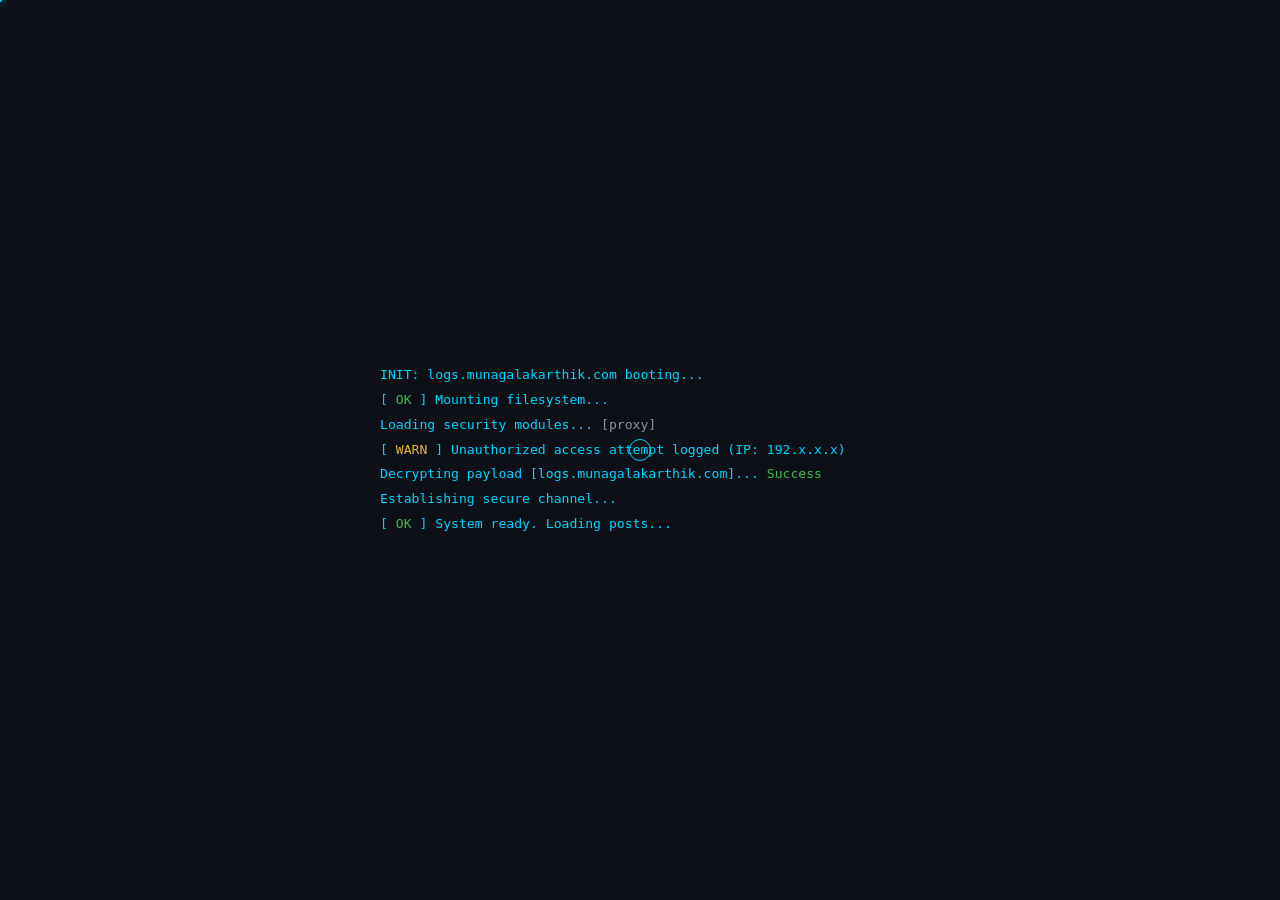
==== html/index.html @ 5487fd56 "fix: no-cache for all assets to prevent stale JS/CSS" ====
<!DOCTYPE html>
<html lang="en">
<head>
  <meta charset="UTF-8">
  <meta name="viewport" content="width=device-width, initial-scale=1.0">
  <title>~/logs</title>
  <meta name="description" content="Cloud security notes, writeups, and thoughts by Munagala Karthik.">
  <meta property="og:title" content="logs — Munagala Karthik">
  <meta property="og:description" content="Cloud security notes, writeups, and thoughts.">
  <meta property="og:url" content="https://logs.munagalakarthik.com">
  <meta property="og:image" content="https://logs.munagalakarthik.com/og-card.png">
  <meta property="og:image:width" content="1200">
  <meta property="og:image:height" content="630">
  <meta property="og:type" content="website">
  <meta name="twitter:card" content="summary_large_image">
  <meta name="twitter:title" content="logs — Munagala Karthik">
  <meta name="twitter:description" content="Cloud security notes, writeups, and thoughts.">
  <meta name="twitter:image" content="https://logs.munagalakarthik.com/og-card.png">
  <!-- Google Search Console verification — replace content value after GSC gives you the code -->
  <meta name="google-site-verification" content="FILL_FROM_GSC">
  <link rel="preconnect" href="https://fonts.googleapis.com">
  <link href="https://fonts.googleapis.com/css2?family=Inter:wght@400;500;600;700&display=swap" rel="stylesheet">
  <link rel="icon" type="image/svg+xml" href="favicon.svg">
  <link rel="stylesheet" href="style.css">
</head>
<body>

<!-- ── Boot Screen ───────────────────────────────── -->
<div id="boot-screen">
  <div class="boot-text" id="boot-text"></div>
</div>

<div id="cursor"></div>
<div id="cursor-dot"></div>

<!-- ── Sidebar ─────────────────────────────────── -->
<nav class="sidebar">
  <div class="sidebar-logo">
    <div class="name"><span>Karthik</span></div>
    <div class="role">Cloud Security Engineer</div>
  </div>

  <div class="sidebar-nav">
    <span class="sidebar-section-label">Navigation</span>
    <a href="index.html" class="active">
      <svg width="16" height="16" fill="none" stroke="currentColor" viewBox="0 0 24 24">
        <path stroke-linecap="round" stroke-linejoin="round" stroke-width="2" d="M3 12l2-2m0 0l7-7 7 7M5 10v10a1 1 0 001 1h3m10-11l2 2m-2-2v10a1 1 0 01-1 1h-3m-6 0a1 1 0 001-1v-4a1 1 0 011-1h2a1 1 0 011 1v4a1 1 0 001 1m-6 0h6"/>
      </svg>
      Home
    </a>
    <a href="https://munagalakarthik.com" target="_blank" rel="noopener">
      <svg width="16" height="16" fill="none" stroke="currentColor" viewBox="0 0 24 24">
        <path stroke-linecap="round" stroke-linejoin="round" stroke-width="2" d="M10 6H6a2 2 0 00-2 2v10a2 2 0 002 2h10a2 2 0 002-2v-4M14 4h6m0 0v6m0-6L10 14"/>
      </svg>
      Portfolio
    </a>
  </div>

  <div>
    <span class="sidebar-section-label" style="display:block;margin-bottom:0.75rem;"><span style="color:var(--accent)">Contact</span></span>
    <div class="sidebar-contacts">
      <a href="#" id="sidebar-email">
        <svg width="14" height="14" fill="none" stroke="currentColor" viewBox="0 0 24 24">
          <path stroke-linecap="round" stroke-linejoin="round" stroke-width="2" d="M3 8l7.89 5.26a2 2 0 002.22 0L21 8M5 19h14a2 2 0 002-2V7a2 2 0 00-2-2H5a2 2 0 00-2 2v10a2 2 0 002 2z"/>
        </svg>
        karthik@munagalakarthik.com
      </a>
      <a href="https://github.com/Karthi-blip" target="_blank" rel="noopener">
        <svg width="14" height="14" fill="currentColor" viewBox="0 0 24 24">
          <path d="M12 0C5.374 0 0 5.373 0 12c0 5.302 3.438 9.8 8.207 11.387.599.111.793-.261.793-.577v-2.234c-3.338.726-4.033-1.416-4.033-1.416-.546-1.387-1.333-1.756-1.333-1.756-1.089-.745.083-.729.083-.729 1.205.084 1.839 1.237 1.839 1.237 1.07 1.834 2.807 1.304 3.492.997.107-.775.418-1.305.762-1.604-2.665-.305-5.467-1.334-5.467-5.931 0-1.311.469-2.381 1.236-3.221-.124-.303-.535-1.524.117-3.176 0 0 1.008-.322 3.301 1.23A11.509 11.509 0 0112 5.803c1.02.005 2.047.138 3.006.404 2.291-1.552 3.297-1.23 3.297-1.23.653 1.653.242 2.874.118 3.176.77.84 1.235 1.911 1.235 3.221 0 4.609-2.807 5.624-5.479 5.921.43.372.823 1.102.823 2.222v3.293c0 .319.192.694.801.576C20.566 21.797 24 17.3 24 12c0-6.627-5.373-12-12-12z"/>
        </svg>
        Karthi-blip
      </a>
      <a href="https://www.linkedin.com/in/karthik-munagala-a05206230/" target="_blank" rel="noopener">
        <svg width="14" height="14" fill="currentColor" viewBox="0 0 24 24">
          <path d="M20.447 20.452h-3.554v-5.569c0-1.328-.027-3.037-1.852-3.037-1.853 0-2.136 1.445-2.136 2.939v5.667H9.351V9h3.414v1.561h.046c.477-.9 1.637-1.85 3.37-1.85 3.601 0 4.267 2.37 4.267 5.455v6.286zM5.337 7.433c-1.144 0-2.063-.926-2.063-2.065 0-1.138.92-2.063 2.063-2.063 1.14 0 2.064.925 2.064 2.063 0 1.139-.925 2.065-2.064 2.065zm1.782 13.019H3.555V9h3.564v11.452zM22.225 0H1.771C.792 0 0 .774 0 1.729v20.542C0 23.227.792 24 1.771 24h20.451C23.2 24 24 23.227 24 22.271V1.729C24 .774 23.2 0 22.222 0h.003z"/>
        </svg>
        LinkedIn
      </a>
      <a href="https://dev.to/karthiblip" target="_blank" rel="noopener">
        <svg width="14" height="14" fill="currentColor" viewBox="0 0 448 512">
          <path d="M120.12 208.29c-3.88-2.9-7.77-4.35-11.65-4.35H91.03v104.47h17.45c3.88 0 7.77-1.45 11.65-4.35 3.88-2.9 5.82-7.25 5.82-13.06v-69.65c-.01-5.8-1.96-10.16-5.83-13.06zM404.1 32H43.9C19.7 32 .06 51.59 0 75.8v360.4C.06 460.41 19.7 480 43.9 480h360.2c24.21 0 43.84-19.59 43.9-43.8V75.8c-.06-24.21-19.7-43.8-43.9-43.8zM154.2 291.19c0 18.81-11.61 47.31-48.36 47.25h-46.4V172.98h47.38c35.44 0 47.36 28.46 47.38 47.28l.01 70.93zm100.68-88.66H201.6v38.42h32.57v29.57H201.6v38.41h53.29v29.57h-62.18c-11.16.29-20.44-8.53-20.72-19.69V193.7c-.27-11.15 8.56-20.41 19.71-20.69h63.19l-.01 29.52zm103.64 115.29c-13.2 30.75-36.85 24.63-47.44 0l-38.53-144.8h32.57l29.71 113.72 29.57-113.72h32.58l-38.46 144.8z"/>
        </svg>
        DEV.to
      </a>
    </div>
  </div>

  <div class="sidebar-footer">
    <a href="admin.html" class="admin-link">
      <svg width="13" height="13" fill="none" stroke="currentColor" viewBox="0 0 24 24">
        <path stroke-linecap="round" stroke-linejoin="round" stroke-width="2" d="M12 15v2m-6 4h12a2 2 0 002-2v-6a2 2 0 00-2-2H6a2 2 0 00-2 2v6a2 2 0 002 2zm10-10V7a4 4 0 00-8 0v4h8z"/>
      </svg>
      Admin
    </a>
  </div>
</nav>

<!-- ── Main ────────────────────────────────────── -->
<main class="main">
  <div class="page-header">
    <h1>All Posts</h1>
    <p>Cloud security notes, writeups, and thoughts.</p>
  </div>
  <div id="posts-container" class="posts-list">
    <div class="empty-state">
      <div class="icon">⏳</div>
      <h3>Loading posts...</h3>
    </div>
  </div>

  <footer class="site-footer">
    <span>© 2026 <a href="https://munagalakarthik.com" target="_blank" rel="noopener">Munagala Karthik</a></span>
    <span class="footer-dot">·</span>
    <span>All rights reserved</span>
    <span class="footer-dot">·</span>
    <span id="footer-visitors" style="display:inline-flex;align-items:center;gap:0.3rem;">
      <svg width="12" height="12" fill="none" stroke="currentColor" viewBox="0 0 24 24"><path stroke-linecap="round" stroke-linejoin="round" stroke-width="2" d="M15 12a3 3 0 11-6 0 3 3 0 016 0z"/><path stroke-linecap="round" stroke-linejoin="round" stroke-width="2" d="M2.458 12C3.732 7.943 7.523 5 12 5c4.478 0 8.268 2.943 9.542 7-1.274 4.057-5.064 7-9.542 7-4.477 0-8.268-2.943-9.542-7z"/></svg>
      <span id="footer-visit-count">—</span> visits
    </span>
  </footer>
</main>

<!-- ── Bottom Status Bar ─────────────────────────────── -->
<div class="status-bar">
  <div class="sb-item">● ONLINE</div>
  <div class="sb-item" style="color:var(--accent)" id="status-section">// HOME</div>
  <div class="sb-item" id="status-clock" style="font-variant-numeric:tabular-nums">--:--:-- IST</div>
  <div class="sb-item" style="margin-left:auto">logs.munagalakarthik.com</div>
</div>

<!-- ── Email Toast (exact domain implementation) ── -->
<div id="email-toast" style="display:none" aria-live="polite" role="status">
  <div class="t-scan"></div>
  <div class="t-header">
    <span class="t-icon"><svg viewBox="0 0 24 24" width="1em" height="1em" fill="none" stroke="currentColor"
        stroke-width="2" stroke-linecap="round" stroke-linejoin="round">
        <rect width="20" height="16" x="2" y="4" rx="2" />
        <path d="m22 7-8.97 5.7a1.94 1.94 0 0 1-2.06 0L2 7" />
      </svg></span>
    <span class="t-label">copied</span>
    <button class="t-close" id="email-toast-close" aria-label="Close">&times;</button>
  </div>
  <div class="t-title">Email Copied!</div>
  <div class="t-msg">
    <span>karthik@munagalakarthik.com</span> is in your clipboard.<br>
    Paste it into any email app to get in touch.
  </div>
  <div class="t-bar">
    <div class="t-bar-fill" id="email-toast-bar"></div>
  </div>
</div>

<script src="script.js"></script>
<script>
  startClock();
  loadPosts();
  trackAndShowVisitors();

  // ── Email copy-to-clipboard (exact domain implementation)
  const emailBtn        = document.getElementById('sidebar-email');
  const emailToast      = document.getElementById('email-toast');
  const emailToastClose = document.getElementById('email-toast-close');
  const EMAIL_ADDR      = 'karthik@munagalakarthik.com';
  const EMAIL_DUR       = 3000;
  let emailTimer        = null;

  function showEmailToast() {
    clearTimeout(emailTimer);
    const bar = document.getElementById('email-toast-bar');
    bar.style.animation = 'none';
    void bar.offsetWidth;
    bar.style.setProperty('--toast-dur', EMAIL_DUR + 'ms');
    bar.style.animation = '';
    emailToast.classList.remove('hide');
    emailToast.style.display = 'block';
    void emailToast.offsetWidth;
    emailTimer = setTimeout(hideEmailToast, EMAIL_DUR);
  }

  function hideEmailToast() {
    emailToast.classList.add('hide');
    setTimeout(() => {
      emailToast.style.display = 'none';
      emailToast.classList.remove('hide');
    }, 380);
  }

  emailBtn.addEventListener('click', e => {
    e.preventDefault();
    if (navigator.clipboard && navigator.clipboard.writeText) {
      navigator.clipboard.writeText(EMAIL_ADDR).then(showEmailToast).catch(() => {
        window.location.href = 'mailto:' + EMAIL_ADDR;
      });
    } else {
      window.location.href = 'mailto:' + EMAIL_ADDR;
    }
  });

  emailToastClose.addEventListener('click', () => {
    clearTimeout(emailTimer);
    hideEmailToast();
  });
</script>
</body>
</html>
---- html/style.css ----
/* ── Boot Screen ─────────────────────────────────── */
#boot-screen {
  position: fixed;
  inset: 0;
  background: #0d1117;
  z-index: 9999;
  display: flex;
  align-items: center;
  justify-content: center;
  transition: opacity 0.6s ease;
}
.boot-text {
  font-family: 'Fira Code', 'Cascadia Code', 'JetBrains Mono', monospace;
  font-size: 0.82rem;
  line-height: 1.9;
  color: #00d4ff;
  max-width: 520px;
  width: 90%;
}

/* ── Custom Cursor ───────────────────────────────── */
body { cursor: none; }

#cursor {
  position: fixed;
  width: 22px; height: 22px;
  border: 1.5px solid var(--accent);
  border-radius: 50%;
  pointer-events: none;
  z-index: 99999;
  transform: translate(-50%, -50%);
  transition: transform 0.15s, border-color 0.2s, background 0.2s;
}
#cursor-dot {
  position: fixed;
  width: 4px; height: 4px;
  background: var(--accent);
  border-radius: 50%;
  pointer-events: none;
  z-index: 99999;
  transform: translate(-50%, -50%);
  box-shadow: 0 0 8px var(--accent);
}
@media (hover: none), (max-width: 768px) {
  body { cursor: auto; }
  #cursor, #cursor-dot { display: none; }
  a, button { cursor: pointer; }
}

/* ── Reset & Variables ─────────────────────────────── */
*, *::before, *::after { box-sizing: border-box; margin: 0; padding: 0; }

:root {
  --bg:           #0d1117;
  --sidebar-bg:   #161b22;
  --border:       #30363d;
  --card-bg:      #161b22;
  --card-hover:   #1c2128;
  --text:         #e6edf3;
  --text-2:       #c9d1d9;
  --muted:        #8b949e;
  --accent:       #00d4ff;
  --accent-hover: #33ddff;
  --accent-dim:   #002233;
  --tag-bg:       #001e2e;
  --tag-text:     #7dd3fc;
  --danger:       #f85149;
  --sidebar-w:    260px;
}

html { font-size: 16px; scroll-behavior: smooth; }

body {
  background: var(--bg);
  color: var(--text);
  font-family: 'Inter', -apple-system, BlinkMacSystemFont, 'Segoe UI', sans-serif;
  line-height: 1.6;
  min-height: 100vh;
}

a { color: var(--accent); text-decoration: none; }
a:hover { text-decoration: underline; }

/* ── Sidebar ───────────────────────────────────────── */
.sidebar {
  position: fixed;
  top: 0; left: 0;
  width: var(--sidebar-w);
  height: 100vh;
  background: var(--sidebar-bg);
  border-right: 1px solid var(--border);
  padding: 2rem 1.25rem;
  display: flex;
  flex-direction: column;
  gap: 1.75rem;
  overflow-y: auto;
  z-index: 100;
}

.sidebar-logo .name {
  font-size: 1.1rem;
  font-weight: 700;
  color: var(--text);
  letter-spacing: -0.02em;
}
.sidebar-logo .name span { color: var(--accent); }
.sidebar-logo .role {
  font-size: 0.78rem;
  color: var(--muted);
  margin-top: 2px;
}

.sidebar-section-label {
  font-size: 0.68rem;
  text-transform: uppercase;
  letter-spacing: 0.1em;
  color: var(--muted);
  padding: 0 0.5rem;
  margin-bottom: 0.25rem;
  display: block;
}

.sidebar-nav {
  display: flex;
  flex-direction: column;
  gap: 0.15rem;
}

.sidebar-nav a {
  display: flex;
  align-items: center;
  gap: 0.6rem;
  padding: 0.45rem 0.6rem;
  border-radius: 6px;
  font-size: 0.875rem;
  color: var(--text-2);
  transition: background 0.15s, color 0.15s;
}
.sidebar-nav a:hover,
.sidebar-nav a.active {
  background: var(--card-hover);
  color: var(--accent);
  text-decoration: none;
}
.sidebar-nav a svg { flex-shrink: 0; opacity: 0.75; }

.sidebar-contacts {
  display: flex;
  flex-direction: column;
  gap: 0.6rem;
}
.sidebar-contacts a {
  display: flex;
  align-items: center;
  gap: 0.5rem;
  font-size: 0.82rem;
  color: var(--muted);
  transition: color 0.15s;
  overflow: hidden;
  text-overflow: ellipsis;
  white-space: nowrap;
}
.sidebar-contacts a:hover { color: var(--accent); text-decoration: none; }
.sidebar-contacts svg { flex-shrink: 0; }

.sidebar-clock {
  background: var(--bg);
  border: 1px solid var(--border);
  border-radius: 8px;
  padding: 0.6rem 0.75rem;
}
.sidebar-clock .label {
  font-size: 0.68rem;
  color: var(--muted);
  text-transform: uppercase;
  letter-spacing: 0.08em;
  margin-bottom: 2px;
}
.sidebar-clock .time {
  font-size: 1rem;
  color: var(--accent);
  font-weight: 600;
  font-variant-numeric: tabular-nums;
  letter-spacing: 0.04em;
}

.sidebar-footer { margin-top: auto; }

.admin-link {
  display: flex;
  align-items: center;
  gap: 0.5rem;
  font-size: 0.8rem;
  color: var(--muted);
  padding: 0.45rem 0.6rem;
  border-radius: 6px;
  border: 1px solid var(--border);
  transition: all 0.15s;
}
.admin-link:hover {
  color: var(--accent);
  border-color: var(--accent-dim);
  background: var(--accent-dim);
  text-decoration: none;
}

/* ── Main ────────────────────────────────────────── */
.main {
  margin-left: var(--sidebar-w);
  padding: 3rem 4rem 3.5rem;
  max-width: calc(var(--sidebar-w) + 800px);
  min-height: 100vh;
}

.page-header {
  margin-bottom: 2.5rem;
  padding-bottom: 1.5rem;
  border-bottom: 1px solid var(--border);
}
.page-header h1 { font-size: 1.5rem; font-weight: 700; color: var(--text); }
.page-header p  { font-size: 0.875rem; color: var(--muted); margin-top: 4px; }

/* ── Post Cards ──────────────────────────────────── */
.posts-list { display: flex; flex-direction: column; gap: 1.25rem; }

.post-card {
  background: var(--card-bg);
  border: 1px solid var(--border);
  border-radius: 10px;
  padding: 1.5rem;
  cursor: pointer;
  transition: border-color 0.15s, background 0.15s, transform 0.15s;
}
.post-card:hover {
  border-color: var(--accent-dim);
  background: var(--card-hover);
  transform: translateY(-1px);
}
.post-card-title {
  font-size: 1.05rem;
  font-weight: 600;
  color: var(--text);
  margin-bottom: 0.4rem;
  transition: color 0.15s;
}
.post-card:hover .post-card-title { color: var(--accent); }

.post-card-meta {
  display: flex;
  align-items: center;
  gap: 0.75rem;
  font-size: 0.8rem;
  color: var(--muted);
  margin-bottom: 0.75rem;
}
.post-card-meta .dot::before { content: '·'; margin-right: 0.75rem; }

.post-card-excerpt {
  font-size: 0.875rem;
  color: var(--muted);
  line-height: 1.65;
  margin-bottom: 1rem;
  display: -webkit-box;
  -webkit-line-clamp: 2;
  -webkit-box-orient: vertical;
  overflow: hidden;
}

.tags { display: flex; flex-wrap: wrap; gap: 0.35rem; }
.tag {
  background: var(--tag-bg);
  color: var(--tag-text);
  font-size: 0.72rem;
  padding: 0.2rem 0.55rem;
  border-radius: 20px;
}

.read-more {
  display: inline-block;
  margin-top: 0.75rem;
  font-size: 0.82rem;
  color: var(--accent);
}

.empty-state {
  text-align: center;
  padding: 5rem 2rem;
  color: var(--muted);
}
.empty-state .icon { font-size: 2.5rem; margin-bottom: 1rem; }
.empty-state h3 { font-size: 1rem; color: var(--text-2); margin-bottom: 0.4rem; }
.empty-state p { font-size: 0.875rem; }

/* ── Single Post ─────────────────────────────────── */
.back-link {
  display: inline-flex;
  align-items: center;
  gap: 0.35rem;
  font-size: 0.85rem;
  color: var(--muted);
  margin-bottom: 2rem;
  transition: color 0.15s;
}
.back-link:hover { color: var(--accent); text-decoration: none; }

.post-header {
  margin-bottom: 2.5rem;
  padding-bottom: 1.5rem;
  border-bottom: 1px solid var(--border);
}
.post-title {
  font-size: 2rem;
  font-weight: 700;
  color: var(--text);
  line-height: 1.25;
  letter-spacing: -0.02em;
  margin-bottom: 1rem;
}
.post-meta {
  display: flex;
  align-items: center;
  gap: 1rem;
  flex-wrap: wrap;
  font-size: 0.85rem;
  color: var(--muted);
}

.post-content {
  font-size: 1rem;
  line-height: 1.85;
  color: var(--text-2);
}
.post-content h1,
.post-content h2,
.post-content h3,
.post-content h4 {
  color: var(--text);
  font-weight: 600;
  margin: 2rem 0 0.75rem;
  line-height: 1.3;
}
.post-content h1 { font-size: 1.6rem; }
.post-content h2 { font-size: 1.3rem; border-bottom: 1px solid var(--border); padding-bottom: 0.4rem; }
.post-content h3 { font-size: 1.1rem; }
.post-content p  { margin-bottom: 1.25rem; }

.post-content code {
  background: #161b22;
  border: 1px solid var(--border);
  padding: 0.15em 0.45em;
  border-radius: 4px;
  font-family: 'Fira Code', 'Cascadia Code', 'JetBrains Mono', monospace;
  font-size: 0.875em;
  color: #e6edf3;
}
.post-content pre {
  background: #0d1117;
  border: 1px solid var(--border);
  border-radius: 8px;
  padding: 1.25rem 1.5rem;
  overflow-x: auto;
  margin-bottom: 1.25rem;
}
.post-content pre code { background: none; border: none; padding: 0; font-size: 0.875rem; }

.post-content blockquote {
  border-left: 3px solid var(--accent);
  padding: 0.5rem 1rem;
  color: var(--muted);
  margin: 1.25rem 0;
  background: var(--card-bg);
  border-radius: 0 6px 6px 0;
}
.post-content ul, .post-content ol { padding-left: 1.5rem; margin-bottom: 1.25rem; }
.post-content li { margin-bottom: 0.35rem; }
.post-content a { color: var(--accent); }
.post-content img { max-width: 100%; border-radius: 8px; margin: 1rem 0; }
.post-content table { width: 100%; border-collapse: collapse; margin-bottom: 1.25rem; font-size: 0.9rem; }
.post-content th, .post-content td { border: 1px solid var(--border); padding: 0.6rem 0.75rem; text-align: left; }
.post-content th { background: var(--card-bg); color: var(--text); font-weight: 600; }
.post-content hr { border: none; border-top: 1px solid var(--border); margin: 2rem 0; }

/* ── Admin ───────────────────────────────────────── */
.auth-overlay {
  position: fixed;
  inset: 0;
  background: rgba(1, 4, 9, 0.85);
  display: flex;
  align-items: center;
  justify-content: center;
  z-index: 999;
  backdrop-filter: blur(6px);
}
.auth-card {
  background: var(--sidebar-bg);
  border: 1px solid var(--border);
  border-radius: 12px;
  padding: 2rem;
  width: 100%;
  max-width: 380px;
  position: relative;
}
.auth-card h2 { font-size: 1.1rem; color: var(--text); margin-bottom: 0.35rem; }
.auth-card p  { font-size: 0.85rem; color: var(--muted); margin-bottom: 1.5rem; }

.form-group { display: flex; flex-direction: column; gap: 0.35rem; margin-bottom: 1rem; }
.form-group label { font-size: 0.82rem; color: var(--muted); font-weight: 500; }

input[type="text"],
input[type="password"],
input[type="date"],
textarea {
  background: var(--bg);
  border: 1px solid var(--border);
  color: var(--text);
  padding: 0.6rem 0.75rem;
  border-radius: 6px;
  font-family: inherit;
  font-size: 0.9rem;
  width: 100%;
  transition: border-color 0.15s, box-shadow 0.15s;
}
input:focus, textarea:focus {
  outline: none;
  border-color: var(--accent-dim);
  box-shadow: 0 0 0 3px rgba(63, 185, 80, 0.1);
}

textarea.code-editor {
  font-family: 'Fira Code', 'Cascadia Code', monospace;
  font-size: 0.85rem;
  line-height: 1.65;
  min-height: 420px;
  resize: vertical;
  tab-size: 2;
}

.btn {
  display: inline-flex;
  align-items: center;
  gap: 0.4rem;
  padding: 0.55rem 1.1rem;
  border-radius: 6px;
  border: 1px solid transparent;
  cursor: pointer;
  font-size: 0.875rem;
  font-family: inherit;
  font-weight: 500;
  transition: all 0.15s;
  white-space: nowrap;
}
.btn-primary { background: var(--accent); color: #0d1117; }
.btn-primary:hover { background: var(--accent-hover); }
.btn-primary:disabled { opacity: 0.5; cursor: not-allowed; }

.btn-secondary { background: transparent; border-color: var(--border); color: var(--text-2); }
.btn-secondary:hover { border-color: var(--accent-dim); color: var(--accent); }

.btn-danger { background: transparent; border-color: var(--border); color: var(--muted); }
.btn-danger:hover { border-color: var(--danger); color: var(--danger); }

.admin-header {
  display: flex;
  align-items: center;
  justify-content: space-between;
  margin-bottom: 2rem;
  padding-bottom: 1rem;
  border-bottom: 1px solid var(--border);
}
.admin-header h1 { font-size: 1.25rem; color: var(--text); }

.admin-toolbar {
  display: flex;
  gap: 0.5rem;
  margin-bottom: 1.25rem;
  flex-wrap: wrap;
}

.form-row {
  display: grid;
  grid-template-columns: 1fr 1fr;
  gap: 1rem;
}

.editor-wrap { position: relative; }

.preview-panel {
  background: var(--card-bg);
  border: 1px solid var(--border);
  border-radius: 8px;
  padding: 2rem;
  display: none;
  margin-top: 1rem;
}
.preview-panel.visible { display: block; }
.preview-panel h3 {
  font-size: 0.75rem;
  text-transform: uppercase;
  letter-spacing: 0.08em;
  color: var(--muted);
  margin-bottom: 1.25rem;
  padding-bottom: 0.75rem;
  border-bottom: 1px solid var(--border);
}

.toast {
  position: fixed;
  bottom: 1.5rem;
  right: 1.5rem;
  background: var(--sidebar-bg);
  border: 1px solid var(--border);
  border-radius: 8px;
  padding: 0.75rem 1.25rem;
  font-size: 0.875rem;
  z-index: 9999;
  max-width: 340px;
  display: none;
}
.toast.visible {
  display: block;
  animation: slideUp 0.2s ease;
}
.toast.success { border-color: var(--accent); color: var(--accent); }
.toast.error   { border-color: var(--danger); color: var(--danger); }
@keyframes slideUp {
  from { transform: translateY(8px); opacity: 0; }
  to   { transform: translateY(0);   opacity: 1; }
}

/* ── Responsive ──────────────────────────────────── */
@media (max-width: 900px) {
  .main { padding: 2rem; }
}
@media (max-width: 768px) {
  .sidebar {
    position: static;
    width: 100%;
    height: auto;
    flex-direction: row;
    flex-wrap: wrap;
    align-items: center;
    padding: 1rem;
    gap: 1rem;
    border-right: none;
    border-bottom: 1px solid var(--border);
  }
  .sidebar-footer,
  .sidebar-clock { display: none; }
  .main { margin-left: 0; padding: 1.5rem; max-width: 100%; }
  .form-row { grid-template-columns: 1fr; }
  .post-title { font-size: 1.5rem; }
}

/* ── Site Footer ─────────────────────────────────── */
.site-footer {
  position: fixed;
  bottom: 28px;
  left: var(--sidebar-w);
  right: 0;
  padding: 0.65rem 1rem;
  display: flex;
  align-items: center;
  justify-content: center;
  gap: 0.6rem;
  flex-wrap: wrap;
  font-size: 0.75rem;
  color: var(--accent);
  background: linear-gradient(to top, var(--bg) 60%, transparent);
  z-index: 50;
}
.site-footer a { color: var(--accent); transition: color 0.15s; }
.site-footer a:hover { color: var(--accent-hover); text-decoration: none; }
.footer-dot { opacity: 0.4; }

/* ── Sidebar Visitors ────────────────────────────── */
.sidebar-visitors {
  background: var(--bg);
  border: 1px solid var(--border);
  border-radius: 8px;
  padding: 0.6rem 0.75rem;
}
.visitors-label {
  font-size: 0.68rem;
  color: var(--muted);
  text-transform: uppercase;
  letter-spacing: 0.08em;
  margin-bottom: 2px;
}
.visitors-count {
  font-size: 1rem;
  color: var(--accent);
  font-weight: 600;
  font-variant-numeric: tabular-nums;
  letter-spacing: 0.04em;
}

/* ── Bottom Status Bar (portfolio-style) ─────────── */
.status-bar {
  position: fixed;
  bottom: 0;
  left: 0;
  right: 0;
  height: 28px;
  background: var(--sidebar-bg);
  border-top: 1px solid var(--border);
  display: flex;
  align-items: center;
  padding: 0 1rem;
  gap: 1.5rem;
  z-index: 200;
  font-size: 0.68rem;
  font-family: 'Fira Code', 'Cascadia Code', monospace;
  letter-spacing: 0.06em;
  color: var(--muted);
}
.sb-item {
  display: flex;
  align-items: center;
  gap: 0.35rem;
  white-space: nowrap;
}

/* ── Email Toast (exact domain implementation) ───── */
@keyframes toastIn  { from{opacity:0;transform:translateY(-20px) scale(0.95)} to{opacity:1;transform:translateY(0) scale(1)} }
@keyframes toastOut { from{opacity:1;transform:translateY(0) scale(1)} to{opacity:0;transform:translateY(-20px) scale(0.95)} }
@keyframes scanBar  { 0%{left:-60%} 100%{left:110%} }
@keyframes toastTimer { from{transform:scaleX(1)} to{transform:scaleX(0)} }

#email-toast {
  position: fixed;
  bottom: 40px;
  right: 28px;
  z-index: 99998;
  background: rgba(6,10,15,0.96);
  border: 1px solid var(--accent);
  backdrop-filter: blur(18px);
  padding: 22px 28px 20px;
  max-width: 340px;
  width: calc(100vw - 56px);
  clip-path: polygon(12px 0%, 100% 0%, calc(100% - 12px) 100%, 0% 100%);
  box-shadow: 0 0 40px rgba(0,212,255,0.18), 0 20px 60px rgba(0,0,0,0.6);
  animation: toastIn 0.4s cubic-bezier(0.34,1.56,0.64,1) forwards;
  overflow: hidden;
}
#email-toast.hide { animation: toastOut 0.35s ease forwards; }

#email-toast .t-scan {
  position: absolute; top: 0; left: -60%; width: 60%; height: 100%;
  background: linear-gradient(90deg,transparent,rgba(0,212,255,0.06),transparent);
  animation: scanBar 2s linear infinite; pointer-events: none;
}
#email-toast .t-header { display:flex; align-items:center; gap:10px; margin-bottom:12px; }
#email-toast .t-icon   { font-size:20px; line-height:1; color:var(--accent); }
#email-toast .t-label  {
  font-size:9px; letter-spacing:3px; color:var(--accent); text-transform:uppercase;
  border:1px solid rgba(0,212,255,0.4); padding:2px 10px;
}
#email-toast .t-close {
  margin-left:auto; background:none; border:none; color:var(--muted);
  font-size:16px; cursor:pointer; line-height:1; padding:0 2px; transition:color 0.2s;
}
#email-toast .t-close:hover { color:var(--accent); }
#email-toast .t-title { font-size:17px; font-weight:700; color:#fff; margin-bottom:6px; }
#email-toast .t-msg   { font-size:12px; color:var(--muted); line-height:1.7; margin-bottom:16px; }
#email-toast .t-msg span { color:var(--accent); }
#email-toast .t-bar   { height:2px; background:var(--border); overflow:hidden; }
#email-toast .t-bar-fill {
  height:100%; width:100%;
  background: linear-gradient(90deg,var(--accent),#aa66ff);
  transform-origin:left;
  animation: toastTimer var(--toast-dur,3s) linear forwards;
}
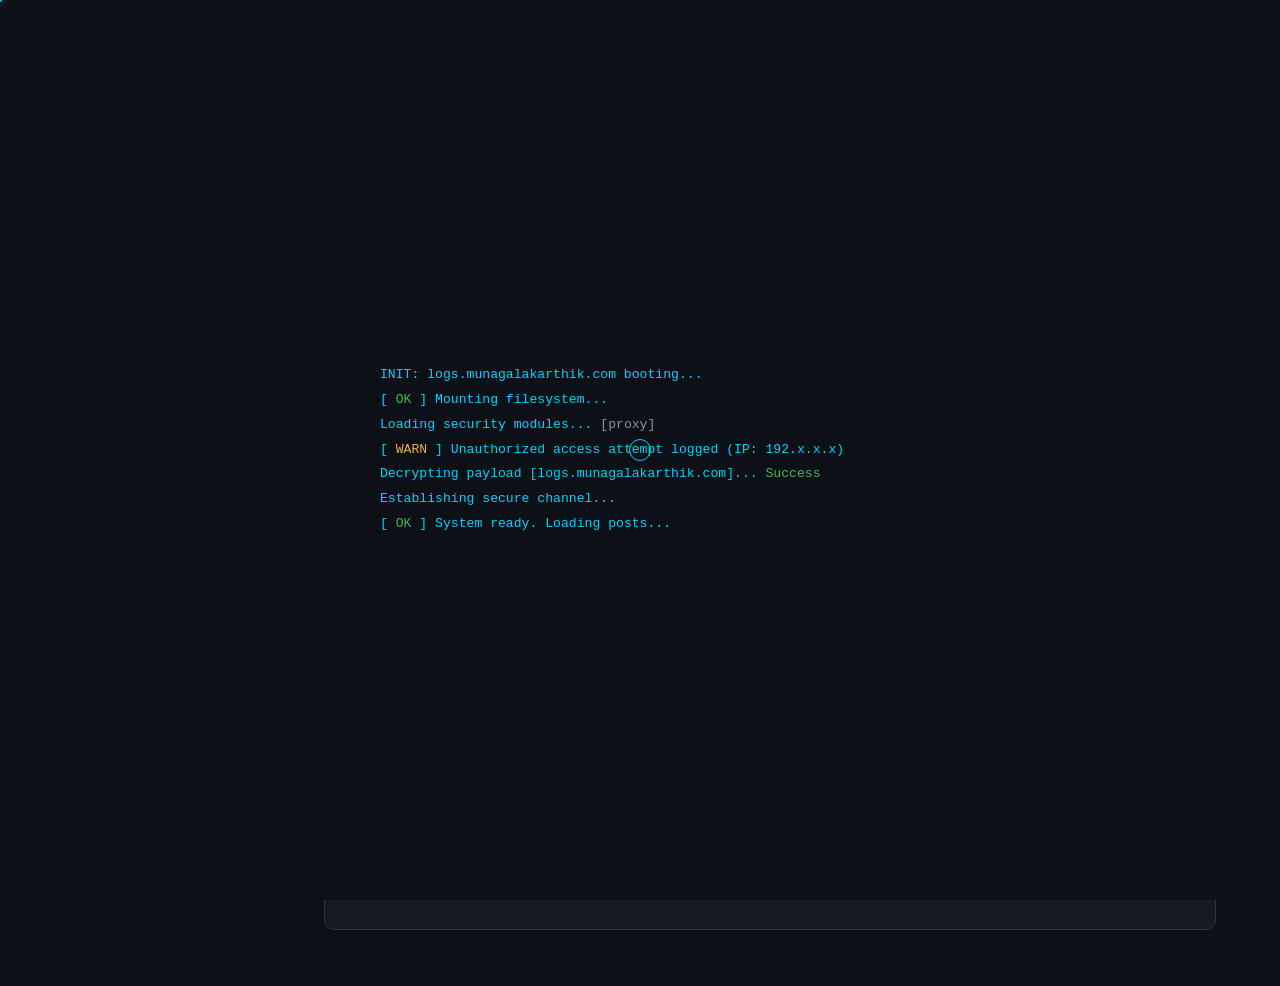
==== commit 98713c89: "feat: add CloudTrail IR post; rebrand role to LLM Engineer - New post cloudtrail-first-queries-suspi" ====
--- a/html/index.html
+++ b/html/index.html
@@ -4,9 +4,9 @@
   <meta charset="UTF-8">
   <meta name="viewport" content="width=device-width, initial-scale=1.0">
   <title>~/logs</title>
-  <meta name="description" content="Cloud security notes, writeups, and thoughts by Munagala Karthik.">
+  <meta name="description" content="Notes on LLMs, systems, and security by Munagala Karthik.">
   <meta property="og:title" content="logs — Munagala Karthik">
-  <meta property="og:description" content="Cloud security notes, writeups, and thoughts.">
+  <meta property="og:description" content="Notes on LLMs, systems, and security.">
   <meta property="og:url" content="https://logs.munagalakarthik.com">
   <meta property="og:image" content="https://logs.munagalakarthik.com/og-card.png">
   <meta property="og:image:width" content="1200">
@@ -14,14 +14,16 @@
   <meta property="og:type" content="website">
   <meta name="twitter:card" content="summary_large_image">
   <meta name="twitter:title" content="logs — Munagala Karthik">
-  <meta name="twitter:description" content="Cloud security notes, writeups, and thoughts.">
+  <meta name="twitter:description" content="Notes on LLMs, systems, and security.">
   <meta name="twitter:image" content="https://logs.munagalakarthik.com/og-card.png">
   <!-- Google Search Console verification — replace content value after GSC gives you the code -->
   <meta name="google-site-verification" content="FILL_FROM_GSC">
   <link rel="preconnect" href="https://fonts.googleapis.com">
   <link href="https://fonts.googleapis.com/css2?family=Inter:wght@400;500;600;700&display=swap" rel="stylesheet">
+  <link rel="canonical" href="https://logs.munagalakarthik.com/">
   <link rel="icon" type="image/svg+xml" href="favicon.svg">
   <link rel="stylesheet" href="style.css">
+  <script>try{var t=localStorage.getItem('logs-theme');if(t==='light')document.documentElement.setAttribute('data-theme','light')}catch(e){}</script>
 </head>
 <body>
 
@@ -37,7 +39,7 @@
 <nav class="sidebar">
   <div class="sidebar-logo">
     <div class="name"><span>Karthik</span></div>
-    <div class="role">Cloud Security Engineer</div>
+    <div class="role">LLM Engineer</div>
   </div>
 
   <div class="sidebar-nav">
@@ -87,6 +89,10 @@
   </div>
 
   <div class="sidebar-footer">
+    <button id="theme-toggle" class="theme-toggle" aria-label="Toggle light/dark mode">
+      <svg class="icon-sun" viewBox="0 0 24 24" fill="none" stroke="currentColor" stroke-width="2" stroke-linecap="round" stroke-linejoin="round"><circle cx="12" cy="12" r="5"/><path d="M12 2v2M12 20v2M4.22 4.22l1.42 1.42M18.36 18.36l1.42 1.42M2 12h2M20 12h2M4.22 19.78l1.42-1.42M18.36 5.64l1.42-1.42"/></svg>
+      <svg class="icon-moon" viewBox="0 0 24 24" fill="none" stroke="currentColor" stroke-width="2" stroke-linecap="round" stroke-linejoin="round"><path d="M21 12.79A9 9 0 1 1 11.21 3 7 7 0 0 0 21 12.79z"/></svg>
+    </button>
     <a href="admin.html" class="admin-link">
       <svg width="13" height="13" fill="none" stroke="currentColor" viewBox="0 0 24 24">
         <path stroke-linecap="round" stroke-linejoin="round" stroke-width="2" d="M12 15v2m-6 4h12a2 2 0 002-2v-6a2 2 0 00-2-2H6a2 2 0 00-2 2v6a2 2 0 002 2zm10-10V7a4 4 0 00-8 0v4h8z"/>
--- a/html/style.css
+++ b/html/style.css
@@ -670,3 +670,43 @@
   transform-origin:left;
   animation: toastTimer var(--toast-dur,3s) linear forwards;
 }
+
+/* ---- Light Mode ---- */
+[data-theme="light"] {
+  --bg:           #ffffff;
+  --sidebar-bg:   #f6f8fa;
+  --border:       #d0d7de;
+  --card-bg:      #ffffff;
+  --card-hover:   #f6f8fa;
+  --text:         #1f2328;
+  --text-2:       #24292f;
+  --muted:        #57606a;
+  --accent:       #0969da;
+  --accent-hover: #0550ae;
+  --accent-dim:   #ddf4ff;
+  --tag-bg:       #ddf4ff;
+  --tag-text:     #0550ae;
+}
+[data-theme="light"] #boot-screen        { background: #ffffff; }
+[data-theme="light"] .post-content code  { background: #f6f8fa; color: var(--text); }
+[data-theme="light"] .post-content pre   { background: #f6f8fa; }
+
+body, .sidebar, .post-card, .post-content code, .post-content pre {
+  transition: background-color 0.3s ease, color 0.3s ease, border-color 0.3s ease;
+}
+
+.theme-toggle {
+  background: transparent;
+  border: 1px solid var(--border);
+  border-radius: 6px;
+  width: 30px; height: 30px;
+  display: flex; align-items: center; justify-content: center;
+  cursor: pointer; color: var(--accent);
+  transition: border-color 0.2s, color 0.2s;
+}
+.theme-toggle:hover { border-color: var(--accent); }
+.theme-toggle svg { width: 14px; height: 14px; pointer-events: none; }
+.theme-toggle .icon-sun  { display: block; }
+.theme-toggle .icon-moon { display: none; }
+[data-theme="light"] .theme-toggle .icon-sun  { display: none; }
+[data-theme="light"] .theme-toggle .icon-moon { display: block; }
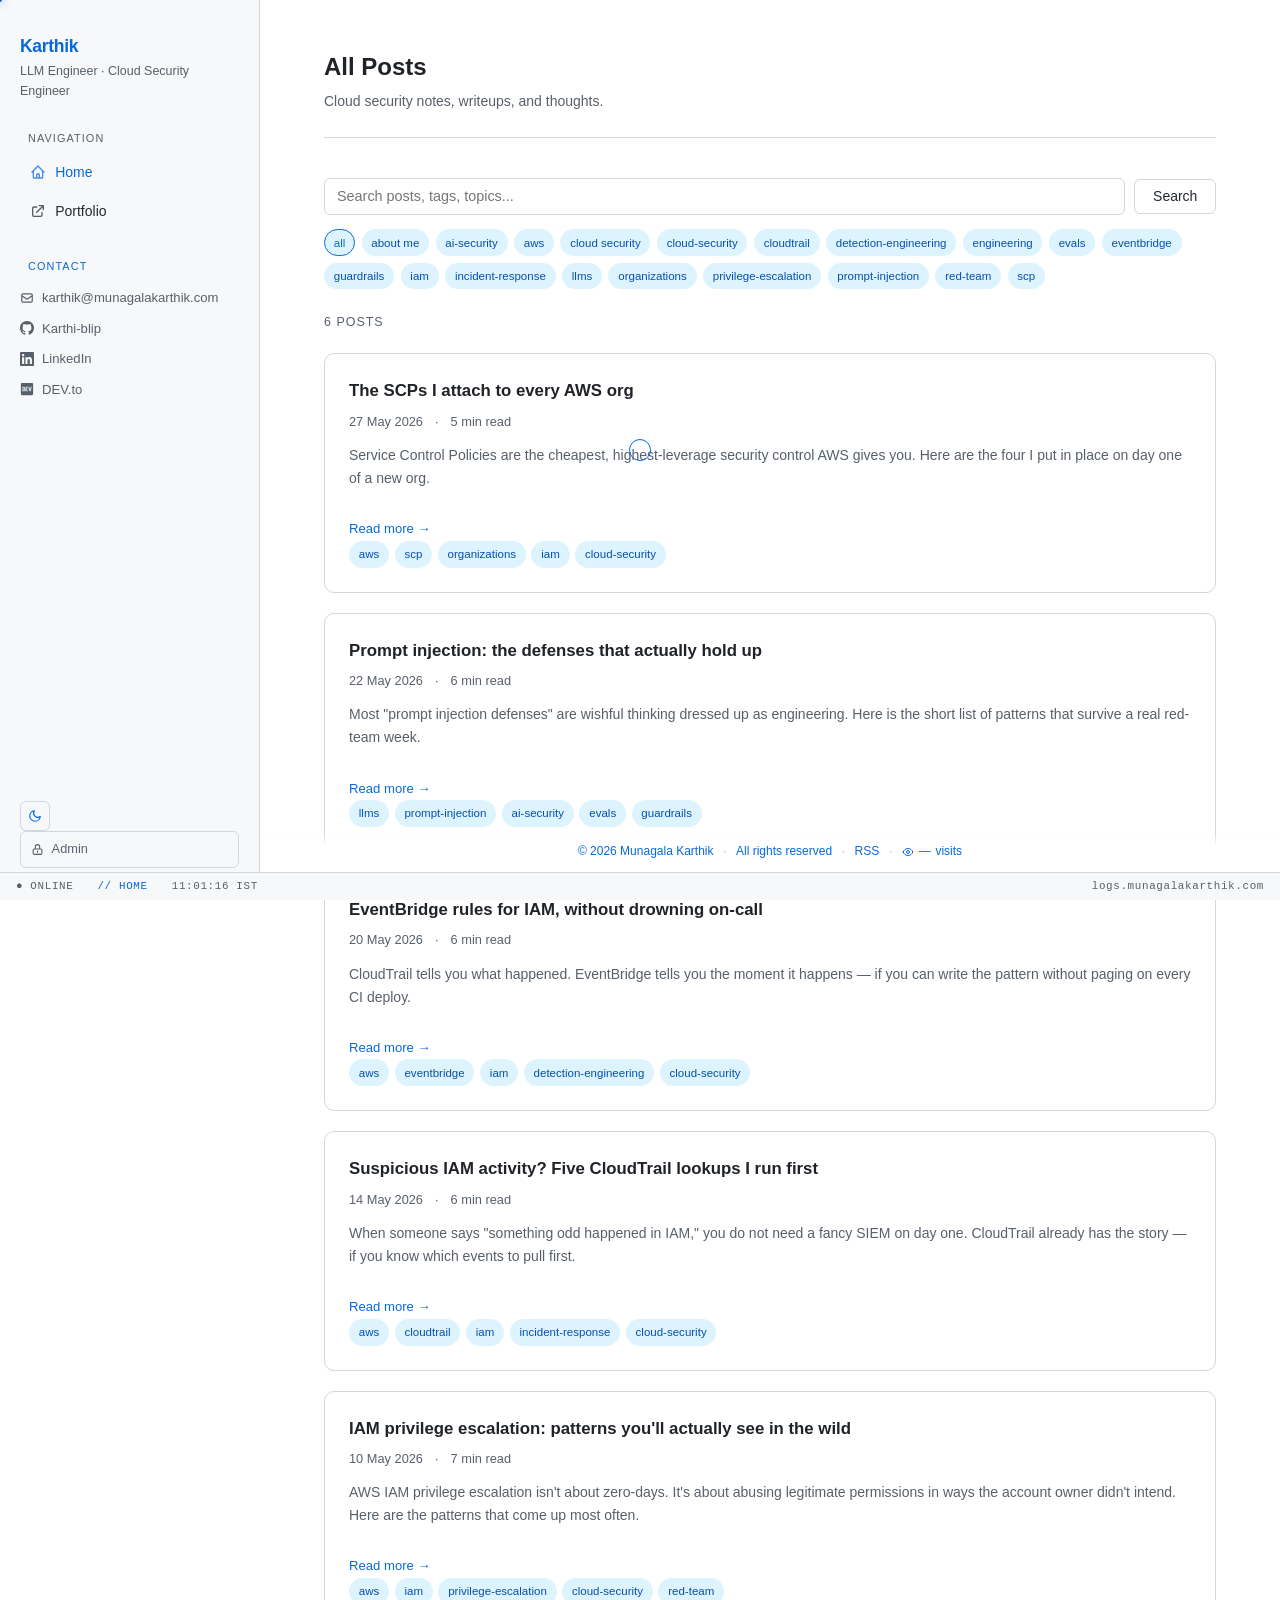
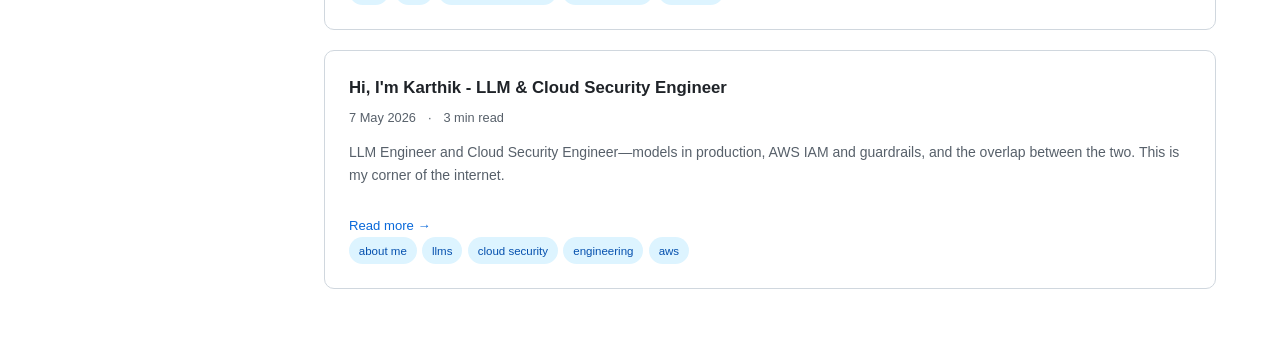
==== commit e5079175: "feat: improve blog discovery and reading experience" ====
--- a/html/index.html
+++ b/html/index.html
@@ -3,10 +3,11 @@
 <head>
   <meta charset="UTF-8">
   <meta name="viewport" content="width=device-width, initial-scale=1.0">
+  <meta http-equiv="Content-Security-Policy" content="default-src 'self'; script-src 'self' 'unsafe-inline' https://cdn.jsdelivr.net https://cdnjs.cloudflare.com; style-src 'self' 'unsafe-inline' https://fonts.googleapis.com https://cdnjs.cloudflare.com; font-src https://fonts.gstatic.com; img-src 'self' data: https:; connect-src 'self' https://api.counterapi.dev; object-src 'none'; base-uri 'self'; upgrade-insecure-requests">
   <title>~/logs</title>
-  <meta name="description" content="Notes on LLMs, systems, and security by Munagala Karthik.">
+  <meta name="description" content="Notes on LLMs, cloud security, and systems by Munagala Karthik.">
   <meta property="og:title" content="logs — Munagala Karthik">
-  <meta property="og:description" content="Notes on LLMs, systems, and security.">
+  <meta property="og:description" content="Notes on LLMs, cloud security, and systems.">
   <meta property="og:url" content="https://logs.munagalakarthik.com">
   <meta property="og:image" content="https://logs.munagalakarthik.com/og-card.png">
   <meta property="og:image:width" content="1200">
@@ -14,16 +15,15 @@
   <meta property="og:type" content="website">
   <meta name="twitter:card" content="summary_large_image">
   <meta name="twitter:title" content="logs — Munagala Karthik">
-  <meta name="twitter:description" content="Notes on LLMs, systems, and security.">
+  <meta name="twitter:description" content="Notes on LLMs, cloud security, and systems.">
   <meta name="twitter:image" content="https://logs.munagalakarthik.com/og-card.png">
-  <!-- Google Search Console verification — replace content value after GSC gives you the code -->
-  <meta name="google-site-verification" content="FILL_FROM_GSC">
   <link rel="preconnect" href="https://fonts.googleapis.com">
   <link href="https://fonts.googleapis.com/css2?family=Inter:wght@400;500;600;700&display=swap" rel="stylesheet">
   <link rel="canonical" href="https://logs.munagalakarthik.com/">
+  <link rel="alternate" type="application/rss+xml" title="logs — Munagala Karthik" href="https://logs.munagalakarthik.com/feed.xml">
   <link rel="icon" type="image/svg+xml" href="favicon.svg">
   <link rel="stylesheet" href="style.css">
-  <script>try{var t=localStorage.getItem('logs-theme');if(t==='light')document.documentElement.setAttribute('data-theme','light')}catch(e){}</script>
+  <script>try{var t=localStorage.getItem('logs-theme');if(t==='light'||(!t&&matchMedia('(prefers-color-scheme: light)').matches))document.documentElement.setAttribute('data-theme','light')}catch(e){}</script>
 </head>
 <body>
 
@@ -39,7 +39,7 @@
 <nav class="sidebar">
   <div class="sidebar-logo">
     <div class="name"><span>Karthik</span></div>
-    <div class="role">LLM Engineer</div>
+    <div class="role">LLM Engineer · Cloud Security Engineer</div>
   </div>
 
   <div class="sidebar-nav">
@@ -120,6 +120,8 @@
     <span class="footer-dot">·</span>
     <span>All rights reserved</span>
     <span class="footer-dot">·</span>
+    <span><a href="feed.xml">RSS</a></span>
+    <span class="footer-dot">·</span>
     <span id="footer-visitors" style="display:inline-flex;align-items:center;gap:0.3rem;">
       <svg width="12" height="12" fill="none" stroke="currentColor" viewBox="0 0 24 24"><path stroke-linecap="round" stroke-linejoin="round" stroke-width="2" d="M15 12a3 3 0 11-6 0 3 3 0 016 0z"/><path stroke-linecap="round" stroke-linejoin="round" stroke-width="2" d="M2.458 12C3.732 7.943 7.523 5 12 5c4.478 0 8.268 2.943 9.542 7-1.274 4.057-5.064 7-9.542 7-4.477 0-8.268-2.943-9.542-7z"/></svg>
       <span id="footer-visit-count">—</span> visits
--- a/html/style.css
+++ b/html/style.css
@@ -81,6 +81,18 @@
 a { color: var(--accent); text-decoration: none; }
 a:hover { text-decoration: underline; }
 
+.sr-only {
+  position: absolute;
+  width: 1px;
+  height: 1px;
+  padding: 0;
+  margin: -1px;
+  overflow: hidden;
+  clip: rect(0, 0, 0, 0);
+  white-space: nowrap;
+  border: 0;
+}
+
 /* ── Sidebar ───────────────────────────────────────── */
 .sidebar {
   position: fixed;
@@ -222,13 +234,43 @@
 
 /* ── Post Cards ──────────────────────────────────── */
 .posts-list { display: flex; flex-direction: column; gap: 1.25rem; }
+.posts-list-inner { display: flex; flex-direction: column; gap: 1.25rem; }
+
+.posts-toolbar {
+  display: flex;
+  flex-direction: column;
+  gap: 0.9rem;
+  margin-bottom: 0.25rem;
+}
+.posts-search {
+  display: flex;
+  align-items: center;
+  gap: 0.6rem;
+}
+.posts-search input[type="search"] {
+  flex: 1;
+}
+.clear-filter {
+  color: var(--muted);
+  font-size: 0.82rem;
+}
+.tag-filter {
+  display: flex;
+  flex-wrap: wrap;
+  gap: 0.4rem;
+}
+.posts-results {
+  color: var(--muted);
+  font-size: 0.78rem;
+  text-transform: uppercase;
+  letter-spacing: 0.08em;
+}
 
 .post-card {
   background: var(--card-bg);
   border: 1px solid var(--border);
   border-radius: 10px;
   padding: 1.5rem;
-  cursor: pointer;
   transition: border-color 0.15s, background 0.15s, transform 0.15s;
 }
 .post-card:hover {
@@ -236,7 +278,18 @@
   background: var(--card-hover);
   transform: translateY(-1px);
 }
+.post-card-main {
+  display: block;
+  color: inherit;
+}
+.post-card-main:hover { text-decoration: none; }
+.post-card-main:focus-visible {
+  outline: 2px solid var(--accent);
+  outline-offset: 4px;
+  border-radius: 6px;
+}
 .post-card-title {
+  display: block;
   font-size: 1.05rem;
   font-weight: 600;
   color: var(--text);
@@ -256,11 +309,11 @@
 .post-card-meta .dot::before { content: '·'; margin-right: 0.75rem; }
 
 .post-card-excerpt {
+  display: -webkit-box;
   font-size: 0.875rem;
   color: var(--muted);
   line-height: 1.65;
   margin-bottom: 1rem;
-  display: -webkit-box;
   -webkit-line-clamp: 2;
   -webkit-box-orient: vertical;
   overflow: hidden;
@@ -273,6 +326,17 @@
   font-size: 0.72rem;
   padding: 0.2rem 0.55rem;
   border-radius: 20px;
+}
+.tag-link {
+  border: 1px solid transparent;
+  transition: border-color 0.15s, background 0.15s, color 0.15s;
+}
+.tag-link:hover,
+.tag-link.active {
+  border-color: var(--accent);
+  background: var(--accent-dim);
+  color: var(--accent);
+  text-decoration: none;
 }
 
 .read-more {
@@ -354,6 +418,7 @@
   color: #e6edf3;
 }
 .post-content pre {
+  position: relative;
   background: #0d1117;
   border: 1px solid var(--border);
   border-radius: 8px;
@@ -362,6 +427,33 @@
   margin-bottom: 1.25rem;
 }
 .post-content pre code { background: none; border: none; padding: 0; font-size: 0.875rem; }
+.post-content pre code.hljs {
+  background: transparent;
+  padding: 0;
+}
+.copy-code {
+  position: absolute;
+  top: 0.65rem;
+  right: 0.65rem;
+  background: var(--card-bg);
+  color: var(--muted);
+  border: 1px solid var(--border);
+  border-radius: 6px;
+  padding: 0.25rem 0.55rem;
+  font: inherit;
+  font-size: 0.72rem;
+  cursor: pointer;
+  opacity: 0;
+  transition: opacity 0.15s, color 0.15s, border-color 0.15s;
+}
+.post-content pre:hover .copy-code,
+.copy-code:focus-visible {
+  opacity: 1;
+}
+.copy-code:hover {
+  color: var(--accent);
+  border-color: var(--accent);
+}
 
 .post-content blockquote {
   border-left: 3px solid var(--accent);
@@ -380,6 +472,51 @@
 .post-content th { background: var(--card-bg); color: var(--text); font-weight: 600; }
 .post-content hr { border: none; border-top: 1px solid var(--border); margin: 2rem 0; }
 
+.post-nav {
+  margin-top: 3rem;
+  padding-top: 1.5rem;
+  border-top: 1px solid var(--border);
+}
+.post-nav-pair,
+.related-grid {
+  display: grid;
+  grid-template-columns: repeat(2, minmax(0, 1fr));
+  gap: 1rem;
+}
+.related-posts { margin-top: 1.5rem; }
+.related-posts h2 {
+  font-size: 0.82rem;
+  color: var(--muted);
+  text-transform: uppercase;
+  letter-spacing: 0.08em;
+  margin-bottom: 0.8rem;
+}
+.related-grid { grid-template-columns: repeat(3, minmax(0, 1fr)); }
+.post-nav-card {
+  display: flex;
+  flex-direction: column;
+  gap: 0.25rem;
+  background: var(--card-bg);
+  border: 1px solid var(--border);
+  border-radius: 10px;
+  padding: 1rem;
+  color: var(--text-2);
+}
+.post-nav-card:hover {
+  border-color: var(--accent);
+  background: var(--card-hover);
+  text-decoration: none;
+}
+.post-nav-card span,
+.post-nav-card small {
+  color: var(--muted);
+  font-size: 0.74rem;
+}
+.post-nav-card strong {
+  color: var(--text);
+  line-height: 1.35;
+}
+
 /* ── Admin ───────────────────────────────────────── */
 .auth-overlay {
   position: fixed;
@@ -409,6 +546,7 @@
 input[type="text"],
 input[type="password"],
 input[type="date"],
+input[type="search"],
 textarea {
   background: var(--bg);
   border: 1px solid var(--border);
@@ -549,6 +687,9 @@
   .main { margin-left: 0; padding: 1.5rem; max-width: 100%; }
   .form-row { grid-template-columns: 1fr; }
   .post-title { font-size: 1.5rem; }
+  .posts-search { flex-direction: column; align-items: stretch; }
+  .post-nav-pair,
+  .related-grid { grid-template-columns: 1fr; }
 }
 
 /* ── Site Footer ─────────────────────────────────── */
@@ -690,6 +831,7 @@
 [data-theme="light"] #boot-screen        { background: #ffffff; }
 [data-theme="light"] .post-content code  { background: #f6f8fa; color: var(--text); }
 [data-theme="light"] .post-content pre   { background: #f6f8fa; }
+[data-theme="light"] .hljs { background: #f6f8fa; color: var(--text); }
 
 body, .sidebar, .post-card, .post-content code, .post-content pre {
   transition: background-color 0.3s ease, color 0.3s ease, border-color 0.3s ease;
@@ -710,3 +852,48 @@
 .theme-toggle .icon-moon { display: none; }
 [data-theme="light"] .theme-toggle .icon-sun  { display: none; }
 [data-theme="light"] .theme-toggle .icon-moon { display: block; }
+
+@media (prefers-reduced-motion: reduce) {
+  *, *::before, *::after {
+    animation-duration: 0.01ms !important;
+    animation-iteration-count: 1 !important;
+    scroll-behavior: auto !important;
+    transition-duration: 0.01ms !important;
+  }
+}
+
+@media print {
+  #boot-screen,
+  #cursor,
+  #cursor-dot,
+  .sidebar,
+  .status-bar,
+  .site-footer,
+  .back-link,
+  .theme-toggle,
+  .copy-code,
+  .post-nav {
+    display: none !important;
+  }
+
+  body {
+    background: #fff;
+    color: #111;
+    cursor: auto;
+  }
+
+  .main {
+    margin: 0;
+    max-width: none;
+    padding: 0;
+  }
+
+  .post-content {
+    color: #111;
+  }
+
+  .post-content a {
+    color: #000;
+    text-decoration: underline;
+  }
+}
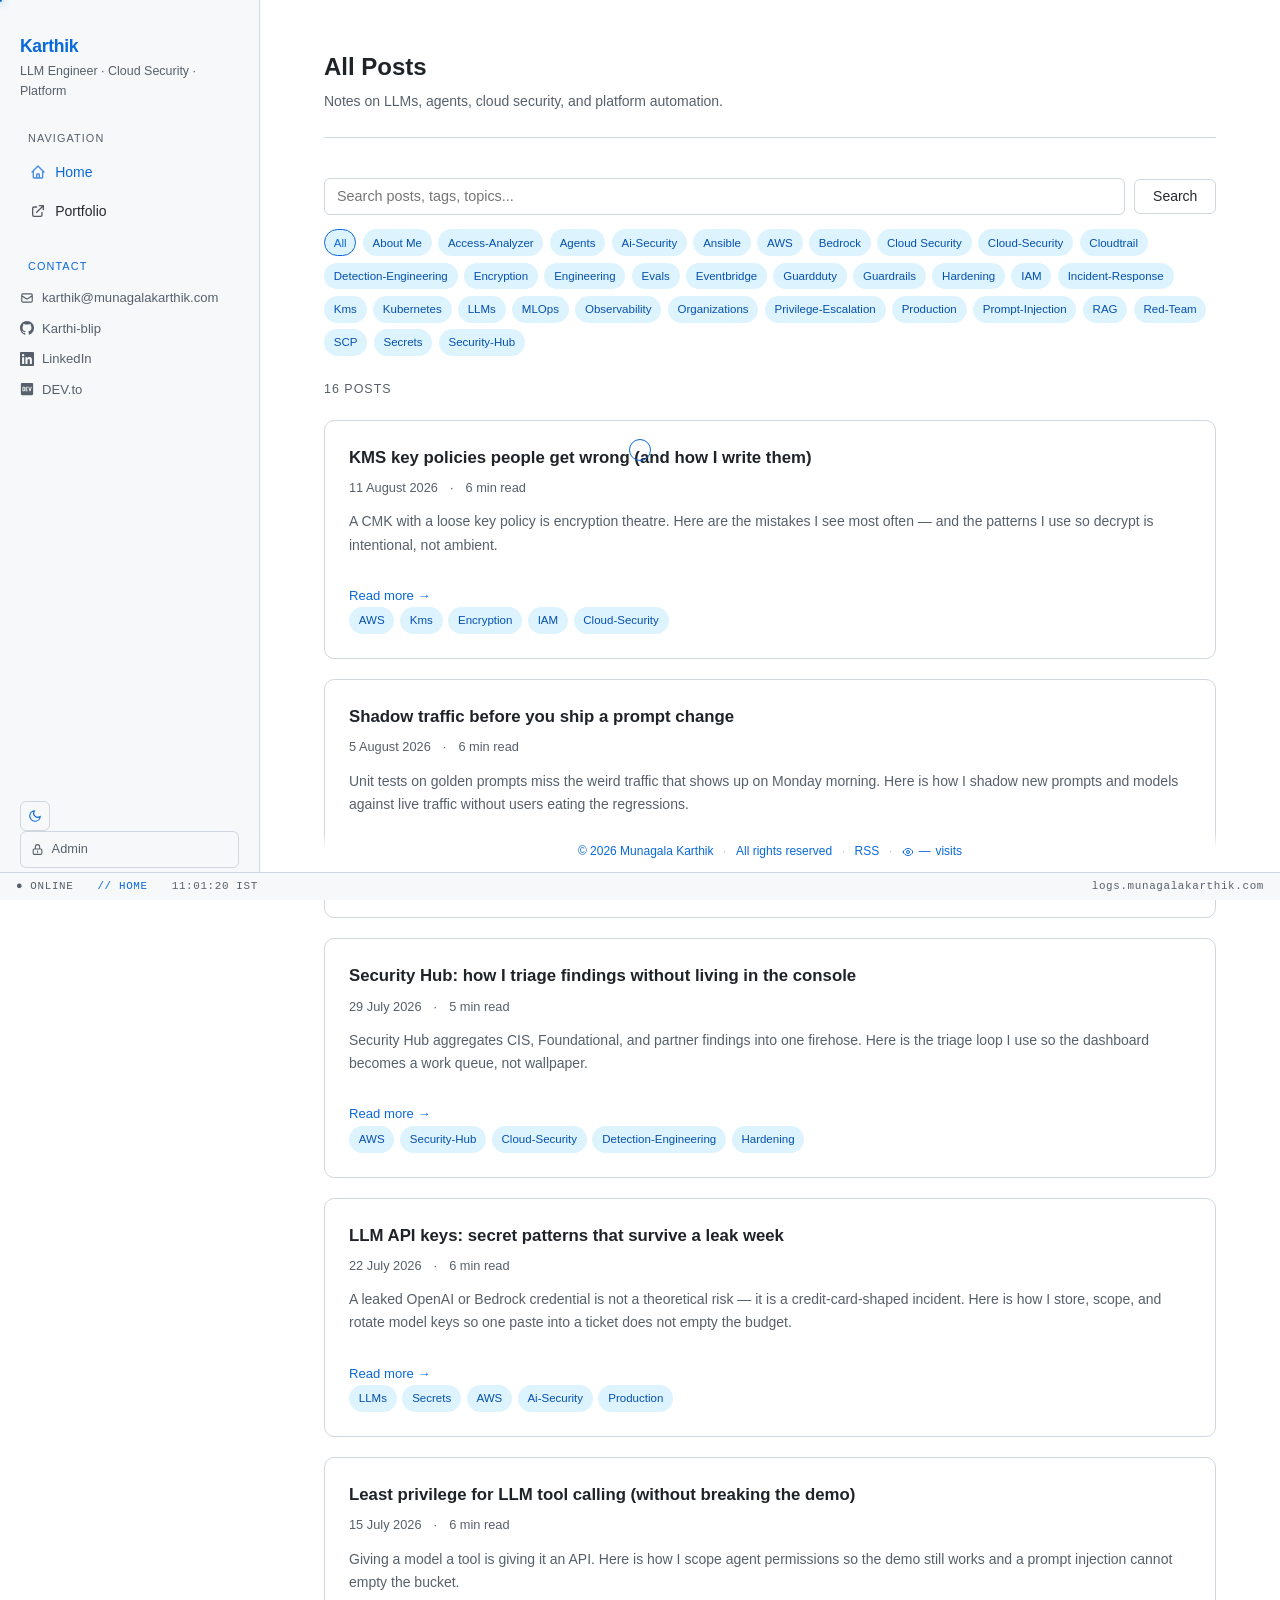
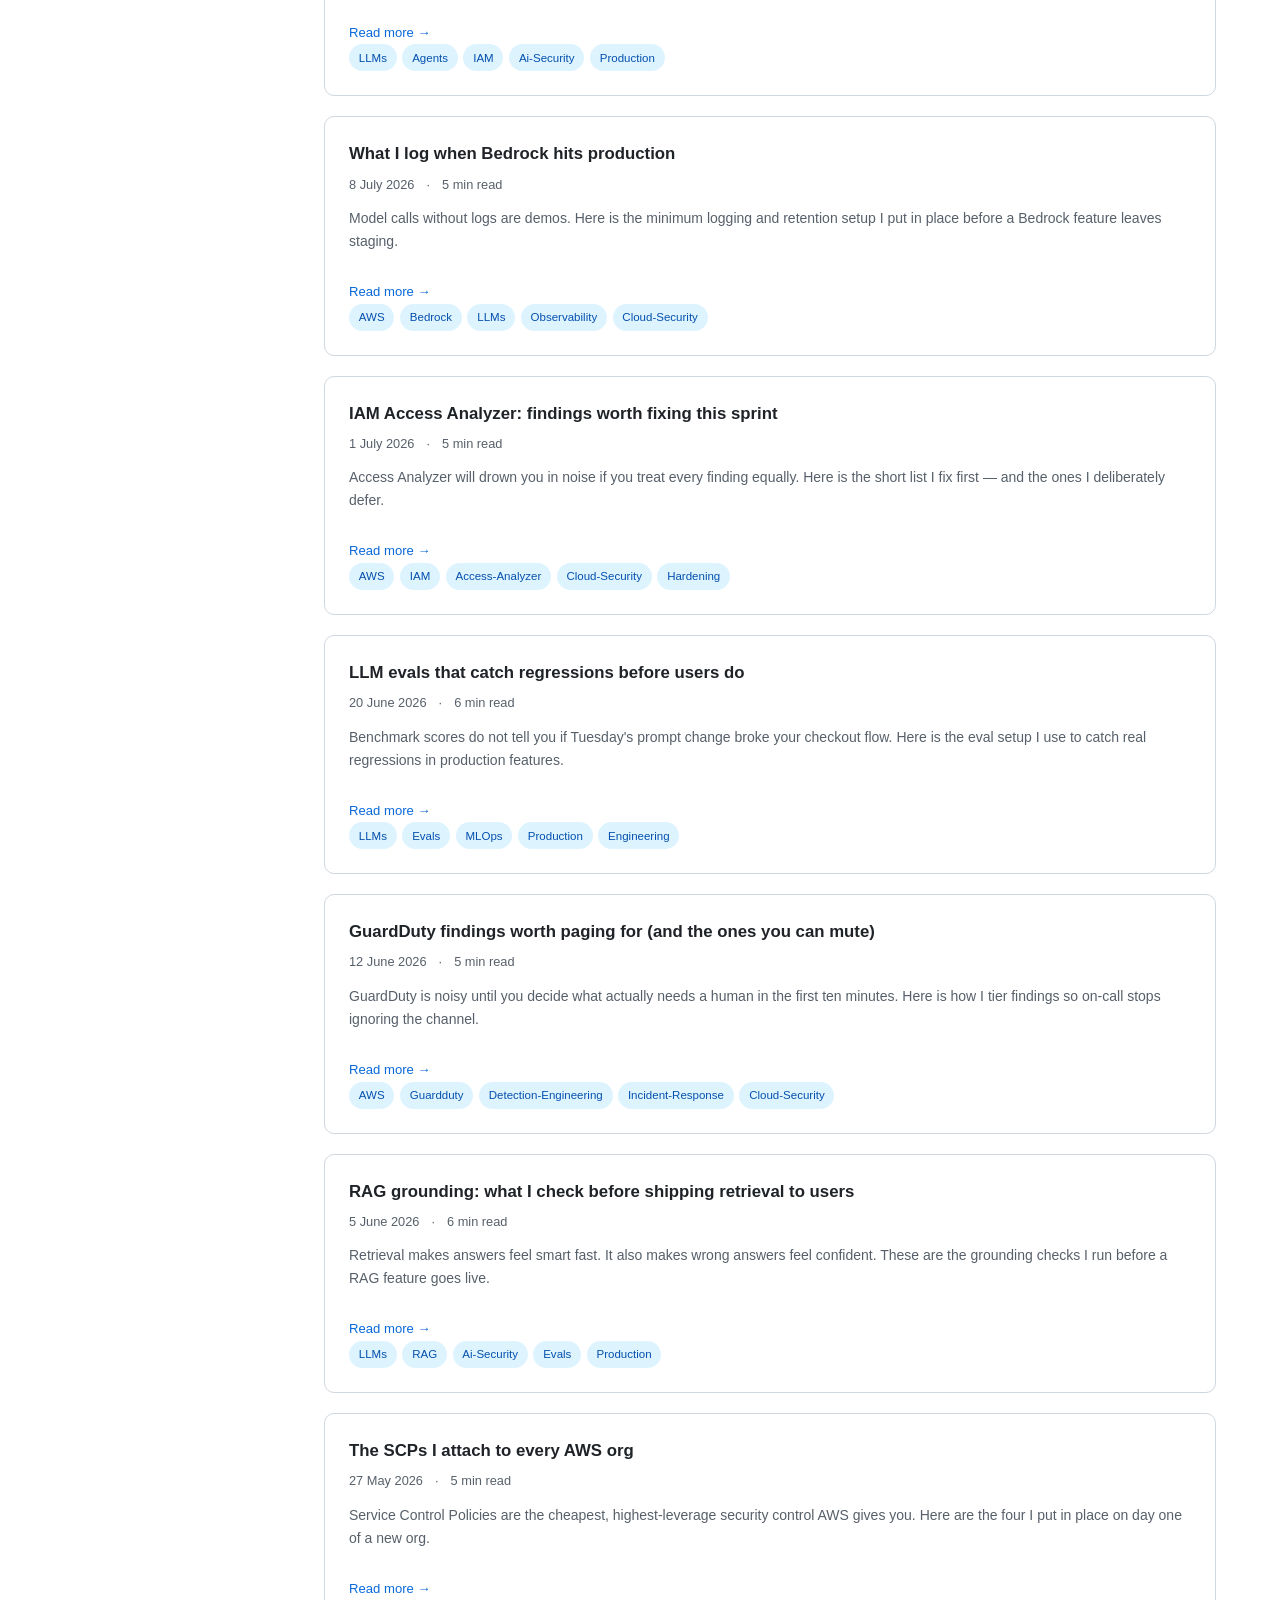
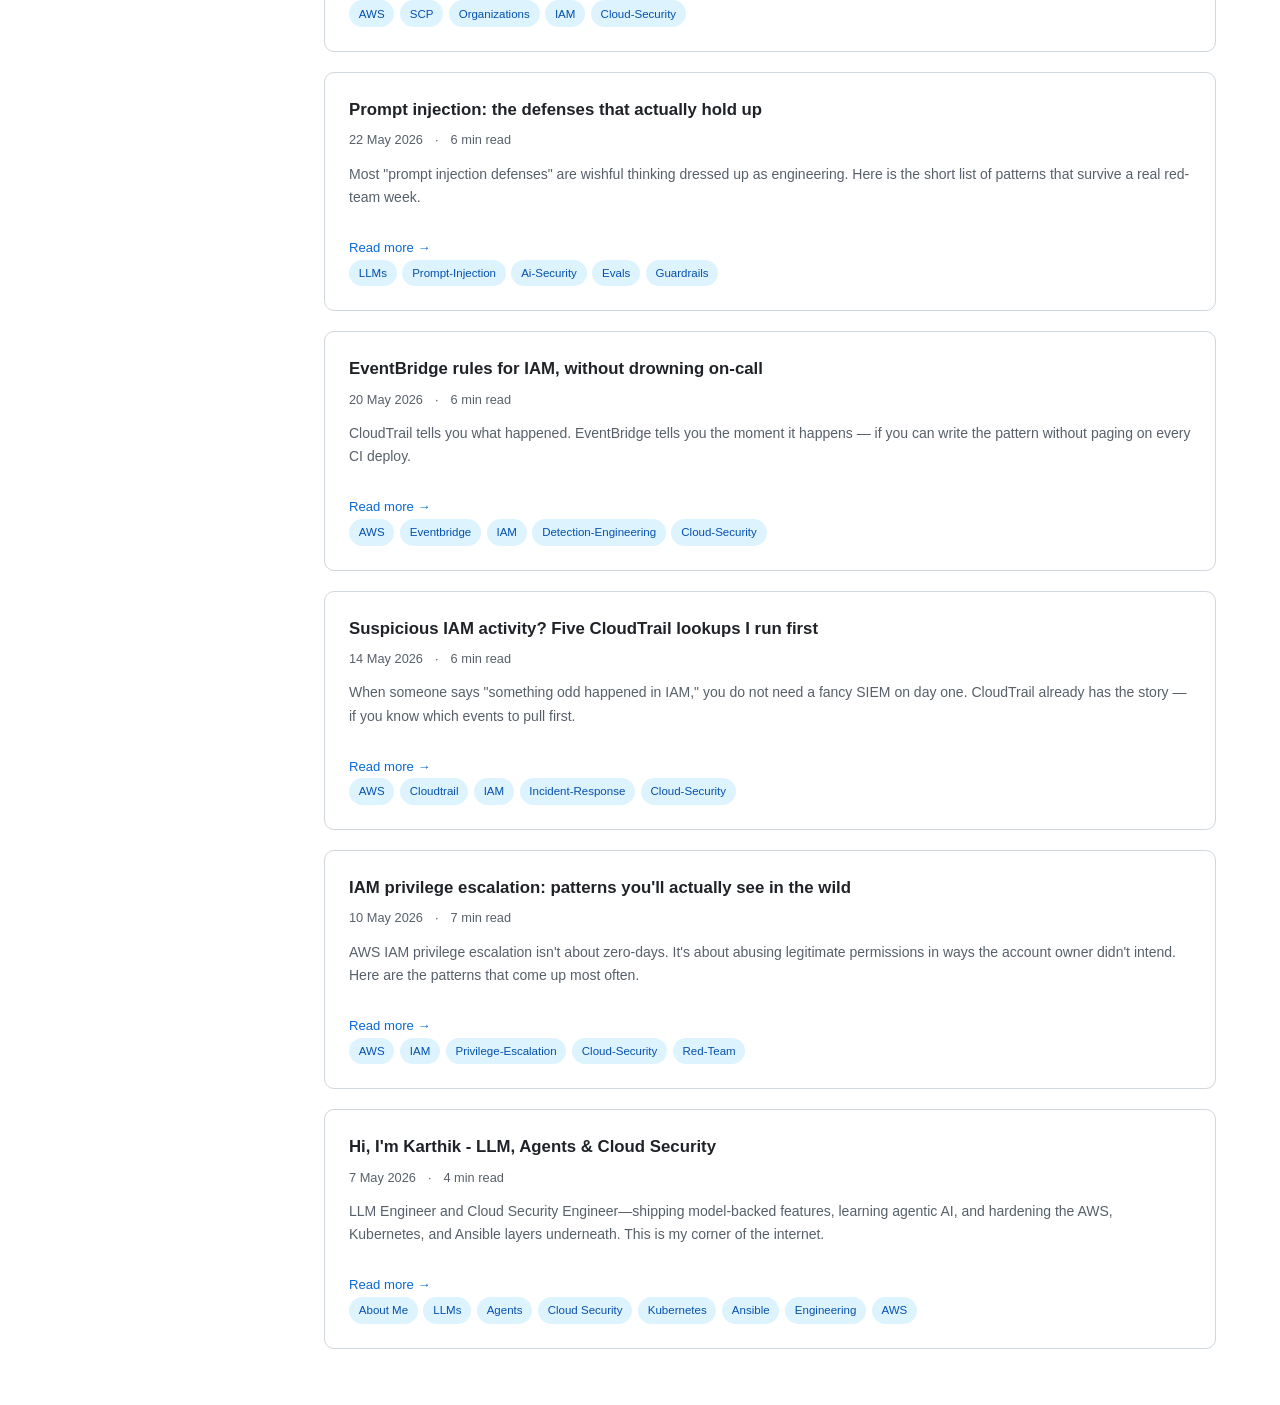
==== commit 7d7eb4d5: "Update about and site copy for agentic AI and platform skills. Reflect current focus on agents plus " ====
--- a/html/index.html
+++ b/html/index.html
@@ -5,9 +5,9 @@
   <meta name="viewport" content="width=device-width, initial-scale=1.0">
   <meta http-equiv="Content-Security-Policy" content="default-src 'self'; script-src 'self' 'unsafe-inline' https://cdn.jsdelivr.net https://cdnjs.cloudflare.com; style-src 'self' 'unsafe-inline' https://fonts.googleapis.com https://cdnjs.cloudflare.com; font-src https://fonts.gstatic.com; img-src 'self' data: https:; connect-src 'self' https://api.counterapi.dev; object-src 'none'; base-uri 'self'; upgrade-insecure-requests">
   <title>~/logs</title>
-  <meta name="description" content="Notes on LLMs, cloud security, and systems by Munagala Karthik.">
+  <meta name="description" content="Notes on LLMs, agentic AI, cloud security, and platform automation by Munagala Karthik.">
   <meta property="og:title" content="logs — Munagala Karthik">
-  <meta property="og:description" content="Notes on LLMs, cloud security, and systems.">
+  <meta property="og:description" content="Notes on LLMs, agentic AI, cloud security, and platform automation.">
   <meta property="og:url" content="https://logs.munagalakarthik.com">
   <meta property="og:image" content="https://logs.munagalakarthik.com/og-card.png">
   <meta property="og:image:width" content="1200">
@@ -15,7 +15,7 @@
   <meta property="og:type" content="website">
   <meta name="twitter:card" content="summary_large_image">
   <meta name="twitter:title" content="logs — Munagala Karthik">
-  <meta name="twitter:description" content="Notes on LLMs, cloud security, and systems.">
+  <meta name="twitter:description" content="Notes on LLMs, agentic AI, cloud security, and platform automation.">
   <meta name="twitter:image" content="https://logs.munagalakarthik.com/og-card.png">
   <link rel="preconnect" href="https://fonts.googleapis.com">
   <link href="https://fonts.googleapis.com/css2?family=Inter:wght@400;500;600;700&display=swap" rel="stylesheet">
@@ -39,7 +39,7 @@
 <nav class="sidebar">
   <div class="sidebar-logo">
     <div class="name"><span>Karthik</span></div>
-    <div class="role">LLM Engineer · Cloud Security Engineer</div>
+    <div class="role">LLM Engineer · Cloud Security · Platform</div>
   </div>
 
   <div class="sidebar-nav">
@@ -106,7 +106,7 @@
 <main class="main">
   <div class="page-header">
     <h1>All Posts</h1>
-    <p>Cloud security notes, writeups, and thoughts.</p>
+    <p>Notes on LLMs, agents, cloud security, and platform automation.</p>
   </div>
   <div id="posts-container" class="posts-list">
     <div class="empty-state">
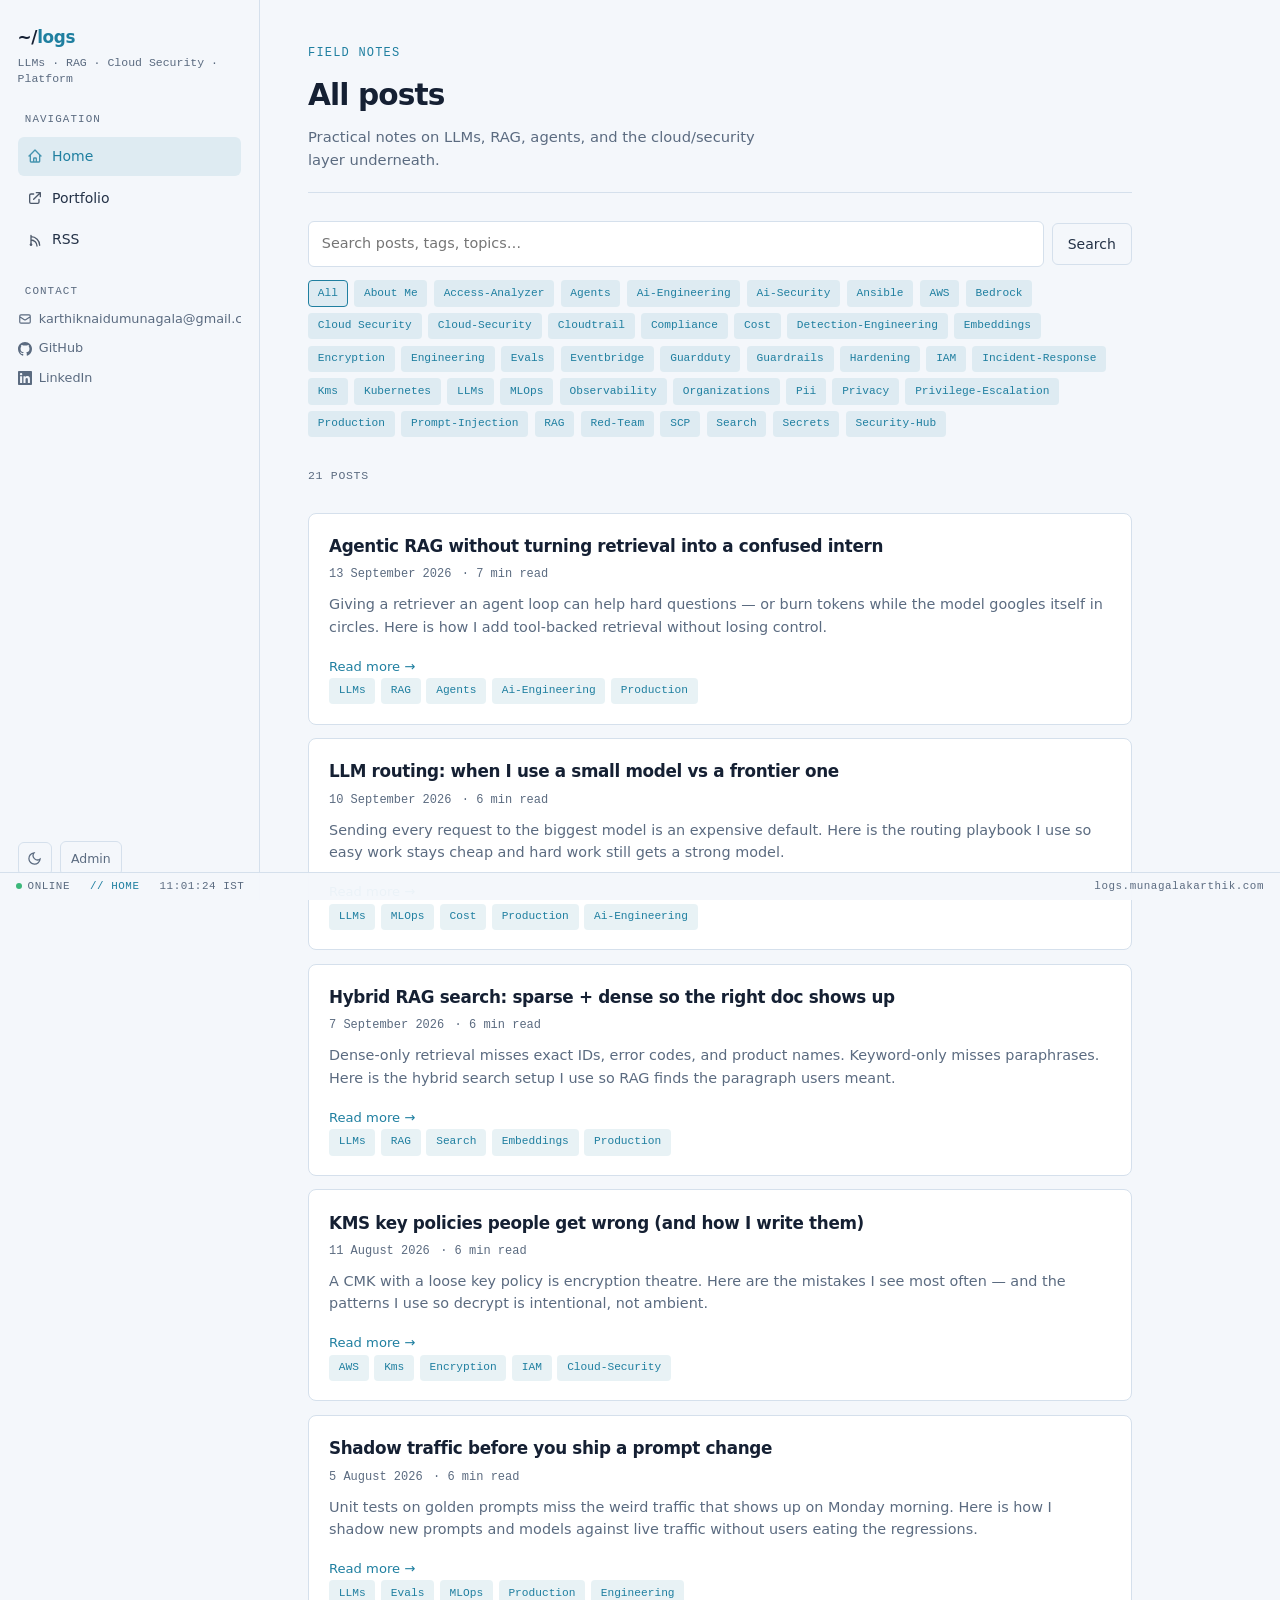
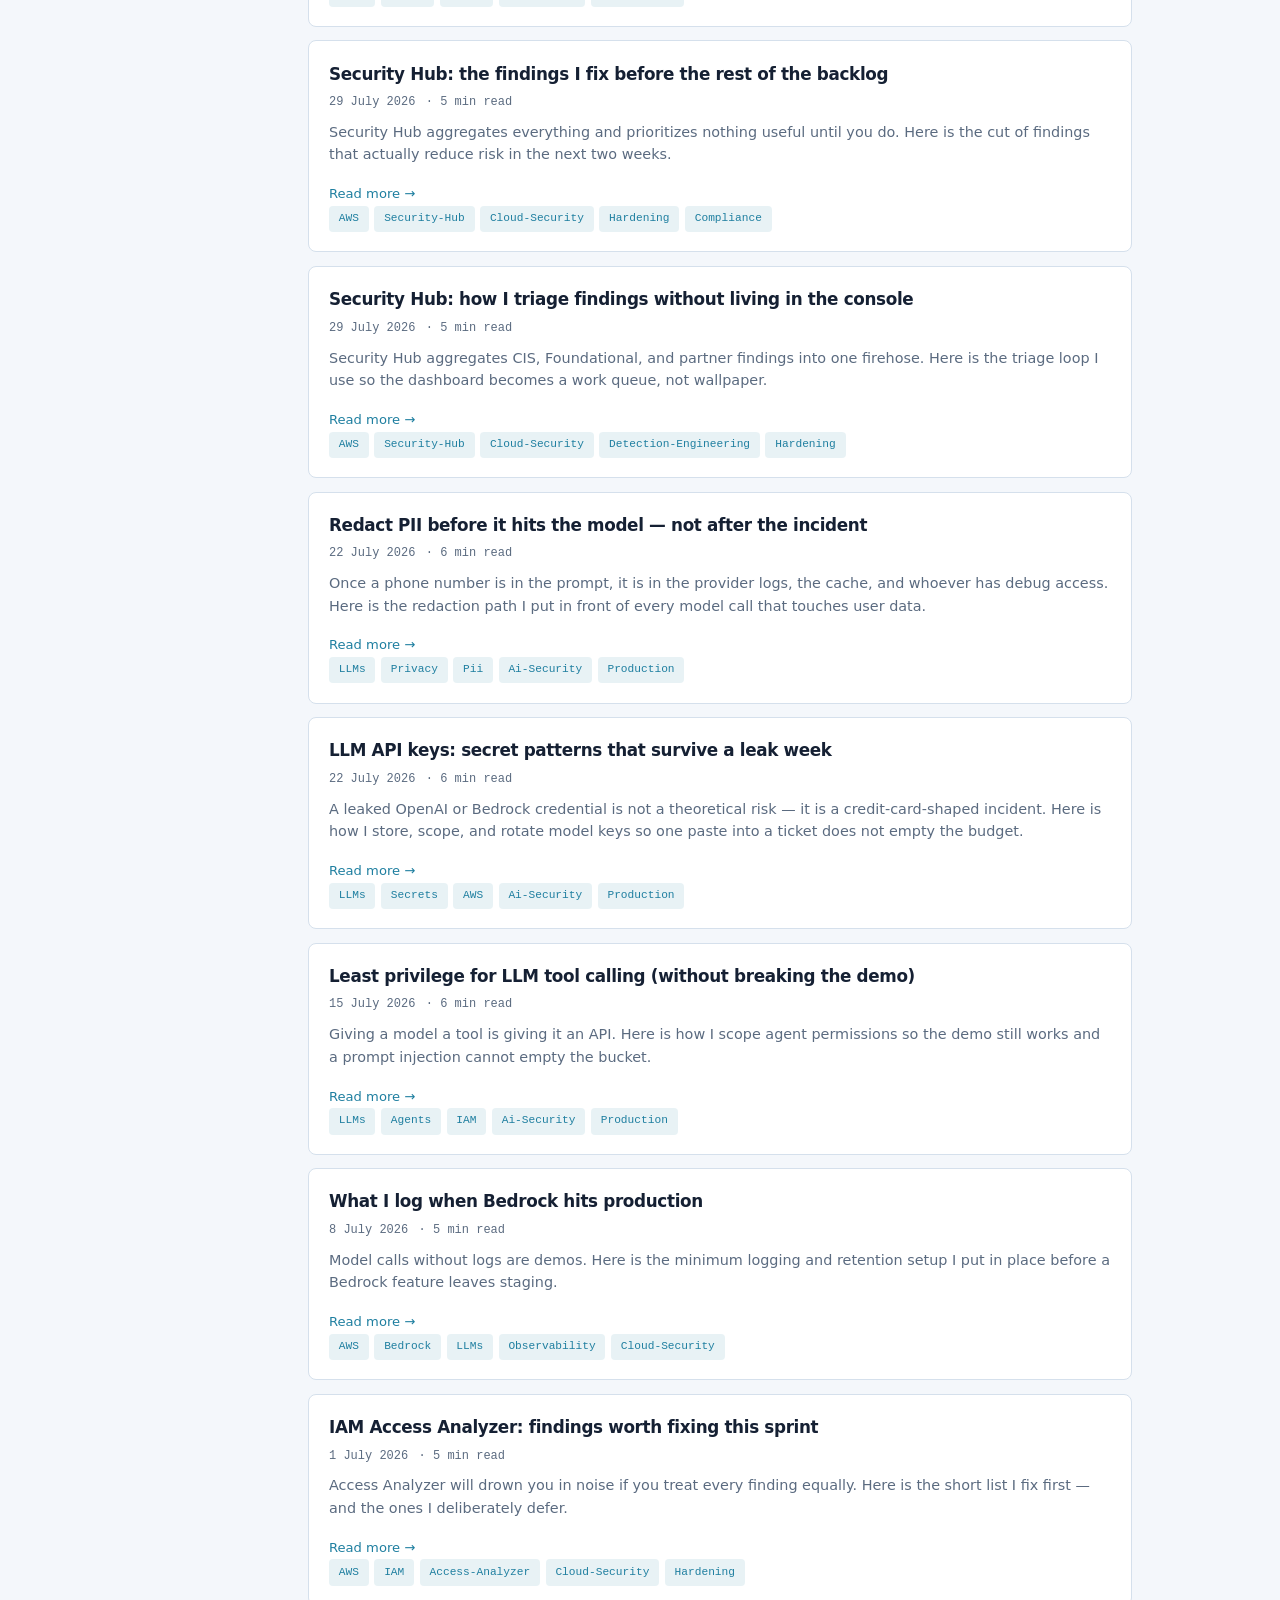
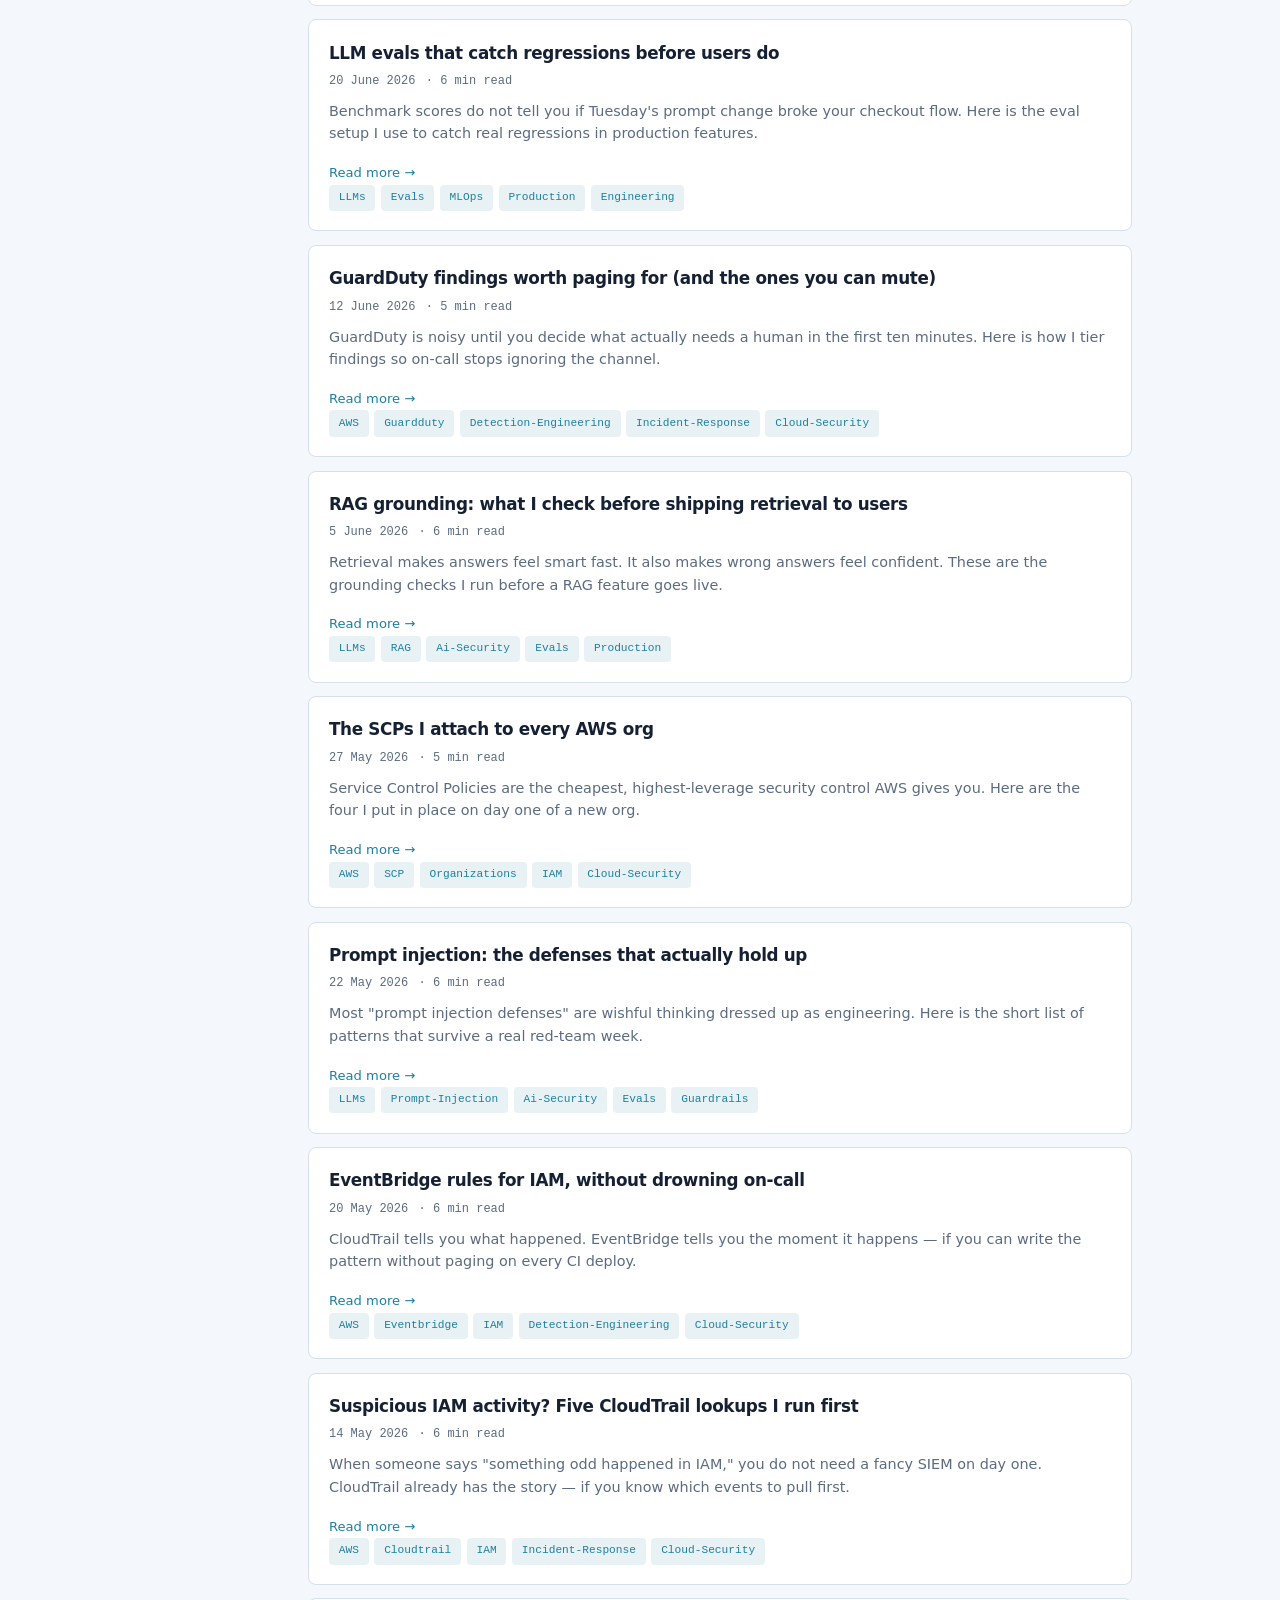
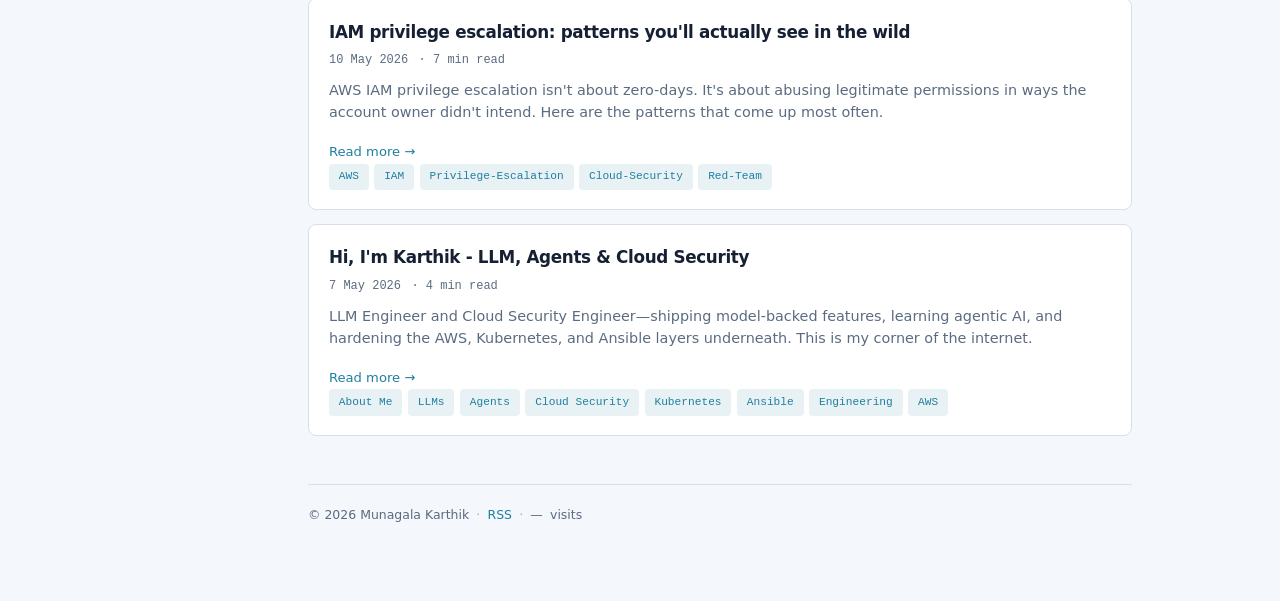
==== commit a80a6f84: "Align logs UI with the portfolio infra-console look." ====
--- a/html/index.html
+++ b/html/index.html
@@ -4,211 +4,141 @@
   <meta charset="UTF-8">
   <meta name="viewport" content="width=device-width, initial-scale=1.0">
   <meta http-equiv="Content-Security-Policy" content="default-src 'self'; script-src 'self' 'unsafe-inline' https://cdn.jsdelivr.net https://cdnjs.cloudflare.com; style-src 'self' 'unsafe-inline' https://fonts.googleapis.com https://cdnjs.cloudflare.com; font-src https://fonts.gstatic.com; img-src 'self' data: https:; connect-src 'self' https://api.counterapi.dev; object-src 'none'; base-uri 'self'; upgrade-insecure-requests">
-  <title>~/logs</title>
-  <meta name="description" content="Notes on LLMs, agentic AI, cloud security, and platform automation by Munagala Karthik.">
+  <title>logs — Munagala Karthik</title>
+  <meta name="description" content="Notes on LLMs, agentic AI, RAG, cloud security, and platform automation by Munagala Karthik.">
   <meta property="og:title" content="logs — Munagala Karthik">
-  <meta property="og:description" content="Notes on LLMs, agentic AI, cloud security, and platform automation.">
+  <meta property="og:description" content="Notes on LLMs, agentic AI, RAG, cloud security, and platform automation.">
   <meta property="og:url" content="https://logs.munagalakarthik.com">
   <meta property="og:image" content="https://logs.munagalakarthik.com/og-card.png">
-  <meta property="og:image:width" content="1200">
-  <meta property="og:image:height" content="630">
   <meta property="og:type" content="website">
   <meta name="twitter:card" content="summary_large_image">
-  <meta name="twitter:title" content="logs — Munagala Karthik">
-  <meta name="twitter:description" content="Notes on LLMs, agentic AI, cloud security, and platform automation.">
-  <meta name="twitter:image" content="https://logs.munagalakarthik.com/og-card.png">
-  <link rel="preconnect" href="https://fonts.googleapis.com">
-  <link href="https://fonts.googleapis.com/css2?family=Inter:wght@400;500;600;700&display=swap" rel="stylesheet">
+  <meta name="theme-color" content="#0b1220">
   <link rel="canonical" href="https://logs.munagalakarthik.com/">
   <link rel="alternate" type="application/rss+xml" title="logs — Munagala Karthik" href="https://logs.munagalakarthik.com/feed.xml">
   <link rel="icon" type="image/svg+xml" href="favicon.svg">
-  <link rel="stylesheet" href="style.css">
+  <link rel="preconnect" href="https://fonts.googleapis.com">
+  <link rel="preconnect" href="https://fonts.gstatic.com" crossorigin>
+  <link href="https://fonts.googleapis.com/css2?family=IBM+Plex+Mono:wght@400;500;600&family=IBM+Plex+Sans:wght@400;500;600;700&display=swap" rel="stylesheet">
+  <link rel="stylesheet" href="style.css?v=5.0">
   <script>try{var t=localStorage.getItem('logs-theme');if(t==='light'||(!t&&matchMedia('(prefers-color-scheme: light)').matches))document.documentElement.setAttribute('data-theme','light')}catch(e){}</script>
 </head>
 <body>
+  <a class="sr-only" href="#main">Skip to content</a>
 
-<!-- ── Boot Screen ───────────────────────────────── -->
-<div id="boot-screen">
-  <div class="boot-text" id="boot-text"></div>
-</div>
+  <nav class="sidebar" aria-label="Site">
+    <div class="sidebar-logo">
+      <div class="name">~/<span>logs</span></div>
+      <div class="role">LLMs · RAG · Cloud Security · Platform</div>
+    </div>
 
-<div id="cursor"></div>
-<div id="cursor-dot"></div>
+    <div>
+      <span class="sidebar-section-label">Navigation</span>
+      <div class="sidebar-nav">
+        <a href="index.html" class="active">
+          <svg width="16" height="16" fill="none" stroke="currentColor" viewBox="0 0 24 24" aria-hidden="true"><path stroke-linecap="round" stroke-linejoin="round" stroke-width="2" d="M3 12l2-2m0 0l7-7 7 7M5 10v10a1 1 0 001 1h3m10-11l2 2m-2-2v10a1 1 0 01-1 1h-3m-6 0a1 1 0 001-1v-4a1 1 0 011-1h2a1 1 0 011 1v4a1 1 0 001 1m-6 0h6"/></svg>
+          Home
+        </a>
+        <a href="https://munagalakarthik.com" target="_blank" rel="noopener">
+          <svg width="16" height="16" fill="none" stroke="currentColor" viewBox="0 0 24 24" aria-hidden="true"><path stroke-linecap="round" stroke-linejoin="round" stroke-width="2" d="M10 6H6a2 2 0 00-2 2v10a2 2 0 002 2h10a2 2 0 002-2v-4M14 4h6m0 0v6m0-6L10 14"/></svg>
+          Portfolio
+        </a>
+        <a href="feed.xml">
+          <svg width="16" height="16" fill="none" stroke="currentColor" viewBox="0 0 24 24" aria-hidden="true"><path stroke-linecap="round" stroke-linejoin="round" stroke-width="2" d="M6 5v14M6 12a9 9 0 019 9M6 7a13 13 0 0113 13"/><circle cx="6" cy="19" r="1.5" fill="currentColor"/></svg>
+          RSS
+        </a>
+      </div>
+    </div>
 
-<!-- ── Sidebar ─────────────────────────────────── -->
-<nav class="sidebar">
-  <div class="sidebar-logo">
-    <div class="name"><span>Karthik</span></div>
-    <div class="role">LLM Engineer · Cloud Security · Platform</div>
+    <div>
+      <span class="sidebar-section-label">Contact</span>
+      <div class="sidebar-contacts">
+        <a href="#" id="sidebar-email">
+          <svg width="14" height="14" fill="none" stroke="currentColor" viewBox="0 0 24 24" aria-hidden="true"><path stroke-linecap="round" stroke-linejoin="round" stroke-width="2" d="M3 8l7.89 5.26a2 2 0 002.22 0L21 8M5 19h14a2 2 0 002-2V7a2 2 0 00-2-2H5a2 2 0 00-2 2v10a2 2 0 002 2z"/></svg>
+          karthiknaidumunagala@gmail.com
+        </a>
+        <a href="https://github.com/Karthi-blip" target="_blank" rel="noopener">
+          <svg width="14" height="14" fill="currentColor" viewBox="0 0 24 24" aria-hidden="true"><path d="M12 0C5.374 0 0 5.373 0 12c0 5.302 3.438 9.8 8.207 11.387.599.111.793-.261.793-.577v-2.234c-3.338.726-4.033-1.416-4.033-1.416-.546-1.387-1.333-1.756-1.333-1.756-1.089-.745.083-.729.083-.729 1.205.084 1.839 1.237 1.839 1.237 1.07 1.834 2.807 1.304 3.492.997.107-.775.418-1.305.762-1.604-2.665-.305-5.467-1.334-5.467-5.931 0-1.311.469-2.381 1.236-3.221-.124-.303-.535-1.524.117-3.176 0 0 1.008-.322 3.301 1.23A11.509 11.509 0 0112 5.803c1.02.005 2.047.138 3.006.404 2.291-1.552 3.297-1.23 3.297-1.23.653 1.653.242 2.874.118 3.176.77.84 1.235 1.911 1.235 3.221 0 4.609-2.807 5.624-5.479 5.921.43.372.823 1.102.823 2.222v3.293c0 .319.192.694.801.576C20.566 21.797 24 17.3 24 12c0-6.627-5.373-12-12-12z"/></svg>
+          GitHub
+        </a>
+        <a href="https://www.linkedin.com/in/karthik-munagala-a05206230/" target="_blank" rel="noopener">
+          <svg width="14" height="14" fill="currentColor" viewBox="0 0 24 24" aria-hidden="true"><path d="M20.447 20.452h-3.554v-5.569c0-1.328-.027-3.037-1.852-3.037-1.853 0-2.136 1.445-2.136 2.939v5.667H9.351V9h3.414v1.561h.046c.477-.9 1.637-1.85 3.37-1.85 3.601 0 4.267 2.37 4.267 5.455v6.286zM5.337 7.433c-1.144 0-2.063-.926-2.063-2.065 0-1.138.92-2.063 2.063-2.063 1.14 0 2.064.925 2.064 2.063 0 1.139-.925 2.065-2.064 2.065zm1.782 13.019H3.555V9h3.564v11.452zM22.225 0H1.771C.792 0 0 .774 0 1.729v20.542C0 23.227.792 24 1.771 24h20.451C23.2 24 24 23.227 24 22.271V1.729C24 .774 23.2 0 22.222 0h.003z"/></svg>
+          LinkedIn
+        </a>
+      </div>
+    </div>
+
+    <div class="sidebar-footer">
+      <button id="theme-toggle" class="theme-toggle" type="button" aria-label="Toggle theme">
+        <svg class="icon-sun" viewBox="0 0 24 24" fill="none" stroke="currentColor" stroke-width="2" aria-hidden="true"><circle cx="12" cy="12" r="5"/><path d="M12 2v2M12 20v2M4.22 4.22l1.42 1.42M18.36 18.36l1.42 1.42M2 12h2M20 12h2M4.22 19.78l1.42-1.42M18.36 5.64l1.42-1.42"/></svg>
+        <svg class="icon-moon" viewBox="0 0 24 24" fill="none" stroke="currentColor" stroke-width="2" aria-hidden="true"><path d="M21 12.79A9 9 0 1 1 11.21 3 7 7 0 0 0 21 12.79z"/></svg>
+      </button>
+      <a href="admin.html" class="admin-link">Admin</a>
+    </div>
+  </nav>
+
+  <main class="main" id="main">
+    <div class="page-header">
+      <div class="hero-kicker">field notes</div>
+      <h1>All posts</h1>
+      <p>Practical notes on LLMs, RAG, agents, and the cloud/security layer underneath.</p>
+    </div>
+
+    <div id="posts-container" class="posts-list">
+      <div class="empty-state">
+        <h3>Loading posts…</h3>
+        <p>Fetching the index.</p>
+      </div>
+    </div>
+
+    <footer class="site-footer">
+      <span>© <span id="footer-year">2026</span> Munagala Karthik</span>
+      <span class="footer-dot">·</span>
+      <a href="feed.xml">RSS</a>
+      <span class="footer-dot">·</span>
+      <span id="footer-visit-count">—</span> visits
+    </footer>
+  </main>
+
+  <div class="status-bar" role="status">
+    <div class="sb-item"><span class="dot" aria-hidden="true"></span> ONLINE</div>
+    <div class="sb-item" id="status-section" style="color:var(--cyan)">// HOME</div>
+    <div class="sb-item" id="status-clock">--:--:-- IST</div>
+    <div class="sb-item" style="margin-left:auto">logs.munagalakarthik.com</div>
   </div>
 
-  <div class="sidebar-nav">
-    <span class="sidebar-section-label">Navigation</span>
-    <a href="index.html" class="active">
-      <svg width="16" height="16" fill="none" stroke="currentColor" viewBox="0 0 24 24">
-        <path stroke-linecap="round" stroke-linejoin="round" stroke-width="2" d="M3 12l2-2m0 0l7-7 7 7M5 10v10a1 1 0 001 1h3m10-11l2 2m-2-2v10a1 1 0 01-1 1h-3m-6 0a1 1 0 001-1v-4a1 1 0 011-1h2a1 1 0 011 1v4a1 1 0 001 1m-6 0h6"/>
-      </svg>
-      Home
-    </a>
-    <a href="https://munagalakarthik.com" target="_blank" rel="noopener">
-      <svg width="16" height="16" fill="none" stroke="currentColor" viewBox="0 0 24 24">
-        <path stroke-linecap="round" stroke-linejoin="round" stroke-width="2" d="M10 6H6a2 2 0 00-2 2v10a2 2 0 002 2h10a2 2 0 002-2v-4M14 4h6m0 0v6m0-6L10 14"/>
-      </svg>
-      Portfolio
-    </a>
+  <div id="email-toast" style="display:none" aria-live="polite" role="status">
+    <button class="t-close" id="email-toast-close" aria-label="Close" type="button">&times;</button>
+    <div class="t-title">Email copied</div>
+    <div class="t-msg"><span>karthiknaidumunagala@gmail.com</span> is in your clipboard.</div>
   </div>
 
-  <div>
-    <span class="sidebar-section-label" style="display:block;margin-bottom:0.75rem;"><span style="color:var(--accent)">Contact</span></span>
-    <div class="sidebar-contacts">
-      <a href="#" id="sidebar-email">
-        <svg width="14" height="14" fill="none" stroke="currentColor" viewBox="0 0 24 24">
-          <path stroke-linecap="round" stroke-linejoin="round" stroke-width="2" d="M3 8l7.89 5.26a2 2 0 002.22 0L21 8M5 19h14a2 2 0 002-2V7a2 2 0 00-2-2H5a2 2 0 00-2 2v10a2 2 0 002 2z"/>
-        </svg>
-        karthik@munagalakarthik.com
-      </a>
-      <a href="https://github.com/Karthi-blip" target="_blank" rel="noopener">
-        <svg width="14" height="14" fill="currentColor" viewBox="0 0 24 24">
-          <path d="M12 0C5.374 0 0 5.373 0 12c0 5.302 3.438 9.8 8.207 11.387.599.111.793-.261.793-.577v-2.234c-3.338.726-4.033-1.416-4.033-1.416-.546-1.387-1.333-1.756-1.333-1.756-1.089-.745.083-.729.083-.729 1.205.084 1.839 1.237 1.839 1.237 1.07 1.834 2.807 1.304 3.492.997.107-.775.418-1.305.762-1.604-2.665-.305-5.467-1.334-5.467-5.931 0-1.311.469-2.381 1.236-3.221-.124-.303-.535-1.524.117-3.176 0 0 1.008-.322 3.301 1.23A11.509 11.509 0 0112 5.803c1.02.005 2.047.138 3.006.404 2.291-1.552 3.297-1.23 3.297-1.23.653 1.653.242 2.874.118 3.176.77.84 1.235 1.911 1.235 3.221 0 4.609-2.807 5.624-5.479 5.921.43.372.823 1.102.823 2.222v3.293c0 .319.192.694.801.576C20.566 21.797 24 17.3 24 12c0-6.627-5.373-12-12-12z"/>
-        </svg>
-        Karthi-blip
-      </a>
-      <a href="https://www.linkedin.com/in/karthik-munagala-a05206230/" target="_blank" rel="noopener">
-        <svg width="14" height="14" fill="currentColor" viewBox="0 0 24 24">
-          <path d="M20.447 20.452h-3.554v-5.569c0-1.328-.027-3.037-1.852-3.037-1.853 0-2.136 1.445-2.136 2.939v5.667H9.351V9h3.414v1.561h.046c.477-.9 1.637-1.85 3.37-1.85 3.601 0 4.267 2.37 4.267 5.455v6.286zM5.337 7.433c-1.144 0-2.063-.926-2.063-2.065 0-1.138.92-2.063 2.063-2.063 1.14 0 2.064.925 2.064 2.063 0 1.139-.925 2.065-2.064 2.065zm1.782 13.019H3.555V9h3.564v11.452zM22.225 0H1.771C.792 0 0 .774 0 1.729v20.542C0 23.227.792 24 1.771 24h20.451C23.2 24 24 23.227 24 22.271V1.729C24 .774 23.2 0 22.222 0h.003z"/>
-        </svg>
-        LinkedIn
-      </a>
-      <a href="https://dev.to/karthiblip" target="_blank" rel="noopener">
-        <svg width="14" height="14" fill="currentColor" viewBox="0 0 448 512">
-          <path d="M120.12 208.29c-3.88-2.9-7.77-4.35-11.65-4.35H91.03v104.47h17.45c3.88 0 7.77-1.45 11.65-4.35 3.88-2.9 5.82-7.25 5.82-13.06v-69.65c-.01-5.8-1.96-10.16-5.83-13.06zM404.1 32H43.9C19.7 32 .06 51.59 0 75.8v360.4C.06 460.41 19.7 480 43.9 480h360.2c24.21 0 43.84-19.59 43.9-43.8V75.8c-.06-24.21-19.7-43.8-43.9-43.8zM154.2 291.19c0 18.81-11.61 47.31-48.36 47.25h-46.4V172.98h47.38c35.44 0 47.36 28.46 47.38 47.28l.01 70.93zm100.68-88.66H201.6v38.42h32.57v29.57H201.6v38.41h53.29v29.57h-62.18c-11.16.29-20.44-8.53-20.72-19.69V193.7c-.27-11.15 8.56-20.41 19.71-20.69h63.19l-.01 29.52zm103.64 115.29c-13.2 30.75-36.85 24.63-47.44 0l-38.53-144.8h32.57l29.71 113.72 29.57-113.72h32.58l-38.46 144.8z"/>
-        </svg>
-        DEV.to
-      </a>
-    </div>
-  </div>
+  <script src="script.js?v=5.0"></script>
+  <script>
+    startClock();
+    loadPosts();
+    trackAndShowVisitors();
+    const y = document.getElementById('footer-year');
+    if (y) y.textContent = String(new Date().getFullYear());
 
-  <div class="sidebar-footer">
-    <button id="theme-toggle" class="theme-toggle" aria-label="Toggle light/dark mode">
-      <svg class="icon-sun" viewBox="0 0 24 24" fill="none" stroke="currentColor" stroke-width="2" stroke-linecap="round" stroke-linejoin="round"><circle cx="12" cy="12" r="5"/><path d="M12 2v2M12 20v2M4.22 4.22l1.42 1.42M18.36 18.36l1.42 1.42M2 12h2M20 12h2M4.22 19.78l1.42-1.42M18.36 5.64l1.42-1.42"/></svg>
-      <svg class="icon-moon" viewBox="0 0 24 24" fill="none" stroke="currentColor" stroke-width="2" stroke-linecap="round" stroke-linejoin="round"><path d="M21 12.79A9 9 0 1 1 11.21 3 7 7 0 0 0 21 12.79z"/></svg>
-    </button>
-    <a href="admin.html" class="admin-link">
-      <svg width="13" height="13" fill="none" stroke="currentColor" viewBox="0 0 24 24">
-        <path stroke-linecap="round" stroke-linejoin="round" stroke-width="2" d="M12 15v2m-6 4h12a2 2 0 002-2v-6a2 2 0 00-2-2H6a2 2 0 00-2 2v6a2 2 0 002 2zm10-10V7a4 4 0 00-8 0v4h8z"/>
-      </svg>
-      Admin
-    </a>
-  </div>
-</nav>
-
-<!-- ── Main ────────────────────────────────────── -->
-<main class="main">
-  <div class="page-header">
-    <h1>All Posts</h1>
-    <p>Notes on LLMs, agents, cloud security, and platform automation.</p>
-  </div>
-  <div id="posts-container" class="posts-list">
-    <div class="empty-state">
-      <div class="icon">⏳</div>
-      <h3>Loading posts...</h3>
-    </div>
-  </div>
-
-  <footer class="site-footer">
-    <span>© 2026 <a href="https://munagalakarthik.com" target="_blank" rel="noopener">Munagala Karthik</a></span>
-    <span class="footer-dot">·</span>
-    <span>All rights reserved</span>
-    <span class="footer-dot">·</span>
-    <span><a href="feed.xml">RSS</a></span>
-    <span class="footer-dot">·</span>
-    <span id="footer-visitors" style="display:inline-flex;align-items:center;gap:0.3rem;">
-      <svg width="12" height="12" fill="none" stroke="currentColor" viewBox="0 0 24 24"><path stroke-linecap="round" stroke-linejoin="round" stroke-width="2" d="M15 12a3 3 0 11-6 0 3 3 0 016 0z"/><path stroke-linecap="round" stroke-linejoin="round" stroke-width="2" d="M2.458 12C3.732 7.943 7.523 5 12 5c4.478 0 8.268 2.943 9.542 7-1.274 4.057-5.064 7-9.542 7-4.477 0-8.268-2.943-9.542-7z"/></svg>
-      <span id="footer-visit-count">—</span> visits
-    </span>
-  </footer>
-</main>
-
-<!-- ── Bottom Status Bar ─────────────────────────────── -->
-<div class="status-bar">
-  <div class="sb-item">● ONLINE</div>
-  <div class="sb-item" style="color:var(--accent)" id="status-section">// HOME</div>
-  <div class="sb-item" id="status-clock" style="font-variant-numeric:tabular-nums">--:--:-- IST</div>
-  <div class="sb-item" style="margin-left:auto">logs.munagalakarthik.com</div>
-</div>
-
-<!-- ── Email Toast (exact domain implementation) ── -->
-<div id="email-toast" style="display:none" aria-live="polite" role="status">
-  <div class="t-scan"></div>
-  <div class="t-header">
-    <span class="t-icon"><svg viewBox="0 0 24 24" width="1em" height="1em" fill="none" stroke="currentColor"
-        stroke-width="2" stroke-linecap="round" stroke-linejoin="round">
-        <rect width="20" height="16" x="2" y="4" rx="2" />
-        <path d="m22 7-8.97 5.7a1.94 1.94 0 0 1-2.06 0L2 7" />
-      </svg></span>
-    <span class="t-label">copied</span>
-    <button class="t-close" id="email-toast-close" aria-label="Close">&times;</button>
-  </div>
-  <div class="t-title">Email Copied!</div>
-  <div class="t-msg">
-    <span>karthik@munagalakarthik.com</span> is in your clipboard.<br>
-    Paste it into any email app to get in touch.
-  </div>
-  <div class="t-bar">
-    <div class="t-bar-fill" id="email-toast-bar"></div>
-  </div>
-</div>
-
-<script src="script.js"></script>
-<script>
-  startClock();
-  loadPosts();
-  trackAndShowVisitors();
-
-  // ── Email copy-to-clipboard (exact domain implementation)
-  const emailBtn        = document.getElementById('sidebar-email');
-  const emailToast      = document.getElementById('email-toast');
-  const emailToastClose = document.getElementById('email-toast-close');
-  const EMAIL_ADDR      = 'karthik@munagalakarthik.com';
-  const EMAIL_DUR       = 3000;
-  let emailTimer        = null;
-
-  function showEmailToast() {
-    clearTimeout(emailTimer);
-    const bar = document.getElementById('email-toast-bar');
-    bar.style.animation = 'none';
-    void bar.offsetWidth;
-    bar.style.setProperty('--toast-dur', EMAIL_DUR + 'ms');
-    bar.style.animation = '';
-    emailToast.classList.remove('hide');
-    emailToast.style.display = 'block';
-    void emailToast.offsetWidth;
-    emailTimer = setTimeout(hideEmailToast, EMAIL_DUR);
-  }
-
-  function hideEmailToast() {
-    emailToast.classList.add('hide');
-    setTimeout(() => {
-      emailToast.style.display = 'none';
-      emailToast.classList.remove('hide');
-    }, 380);
-  }
-
-  emailBtn.addEventListener('click', e => {
-    e.preventDefault();
-    if (navigator.clipboard && navigator.clipboard.writeText) {
-      navigator.clipboard.writeText(EMAIL_ADDR).then(showEmailToast).catch(() => {
-        window.location.href = 'mailto:' + EMAIL_ADDR;
+    const emailBtn = document.getElementById('sidebar-email');
+    const emailToast = document.getElementById('email-toast');
+    const emailToastClose = document.getElementById('email-toast-close');
+    const EMAIL = 'karthiknaidumunagala@gmail.com';
+    let emailTimer = null;
+    function showEmailToast() {
+      clearTimeout(emailTimer);
+      emailToast.style.display = 'block';
+      emailTimer = setTimeout(() => { emailToast.style.display = 'none'; }, 3200);
+    }
+    if (emailBtn) {
+      emailBtn.addEventListener('click', (e) => {
+        e.preventDefault();
+        if (navigator.clipboard?.writeText) {
+          navigator.clipboard.writeText(EMAIL).then(showEmailToast).catch(() => { location.href = 'mailto:' + EMAIL; });
+        } else location.href = 'mailto:' + EMAIL;
       });
-    } else {
-      window.location.href = 'mailto:' + EMAIL_ADDR;
     }
-  });
-
-  emailToastClose.addEventListener('click', () => {
-    clearTimeout(emailTimer);
-    hideEmailToast();
-  });
-</script>
+    if (emailToastClose) emailToastClose.addEventListener('click', () => { clearTimeout(emailTimer); emailToast.style.display = 'none'; });
+  </script>
 </body>
 </html>
--- a/html/style.css
+++ b/html/style.css
@@ -1,899 +1,420 @@
-/* ── Boot Screen ─────────────────────────────────── */
-#boot-screen {
-  position: fixed;
-  inset: 0;
-  background: #0d1117;
-  z-index: 9999;
-  display: flex;
-  align-items: center;
-  justify-content: center;
-  transition: opacity 0.6s ease;
-}
-.boot-text {
-  font-family: 'Fira Code', 'Cascadia Code', 'JetBrains Mono', monospace;
-  font-size: 0.82rem;
-  line-height: 1.9;
-  color: #00d4ff;
-  max-width: 520px;
-  width: 90%;
-}
-
-/* ── Custom Cursor ───────────────────────────────── */
-body { cursor: none; }
-
-#cursor {
-  position: fixed;
-  width: 22px; height: 22px;
-  border: 1.5px solid var(--accent);
-  border-radius: 50%;
-  pointer-events: none;
-  z-index: 99999;
-  transform: translate(-50%, -50%);
-  transition: transform 0.15s, border-color 0.2s, background 0.2s;
-}
-#cursor-dot {
-  position: fixed;
-  width: 4px; height: 4px;
-  background: var(--accent);
-  border-radius: 50%;
-  pointer-events: none;
-  z-index: 99999;
-  transform: translate(-50%, -50%);
-  box-shadow: 0 0 8px var(--accent);
-}
-@media (hover: none), (max-width: 768px) {
-  body { cursor: auto; }
-  #cursor, #cursor-dot { display: none; }
-  a, button { cursor: pointer; }
-}
-
-/* ── Reset & Variables ─────────────────────────────── */
-*, *::before, *::after { box-sizing: border-box; margin: 0; padding: 0; }
-
-:root {
-  --bg:           #0d1117;
-  --sidebar-bg:   #161b22;
-  --border:       #30363d;
-  --card-bg:      #161b22;
-  --card-hover:   #1c2128;
-  --text:         #e6edf3;
-  --text-2:       #c9d1d9;
-  --muted:        #8b949e;
-  --accent:       #00d4ff;
-  --accent-hover: #33ddff;
-  --accent-dim:   #002233;
-  --tag-bg:       #001e2e;
-  --tag-text:     #7dd3fc;
-  --danger:       #f85149;
-  --sidebar-w:    260px;
-}
-
-html { font-size: 16px; scroll-behavior: smooth; }
-
-body {
-  background: var(--bg);
-  color: var(--text);
-  font-family: 'Inter', -apple-system, BlinkMacSystemFont, 'Segoe UI', sans-serif;
-  line-height: 1.6;
-  min-height: 100vh;
-}
-
-a { color: var(--accent); text-decoration: none; }
-a:hover { text-decoration: underline; }
-
-.sr-only {
-  position: absolute;
-  width: 1px;
-  height: 1px;
-  padding: 0;
-  margin: -1px;
-  overflow: hidden;
-  clip: rect(0, 0, 0, 0);
-  white-space: nowrap;
-  border: 0;
-}
-
-/* ── Sidebar ───────────────────────────────────────── */
-.sidebar {
-  position: fixed;
-  top: 0; left: 0;
-  width: var(--sidebar-w);
-  height: 100vh;
-  background: var(--sidebar-bg);
-  border-right: 1px solid var(--border);
-  padding: 2rem 1.25rem;
-  display: flex;
-  flex-direction: column;
-  gap: 1.75rem;
-  overflow-y: auto;
-  z-index: 100;
-}
-
-.sidebar-logo .name {
-  font-size: 1.1rem;
-  font-weight: 700;
-  color: var(--text);
-  letter-spacing: -0.02em;
-}
-.sidebar-logo .name span { color: var(--accent); }
-.sidebar-logo .role {
-  font-size: 0.78rem;
-  color: var(--muted);
-  margin-top: 2px;
-}
-
-.sidebar-section-label {
-  font-size: 0.68rem;
-  text-transform: uppercase;
-  letter-spacing: 0.1em;
-  color: var(--muted);
-  padding: 0 0.5rem;
-  margin-bottom: 0.25rem;
-  display: block;
-}
-
-.sidebar-nav {
-  display: flex;
-  flex-direction: column;
-  gap: 0.15rem;
-}
-
-.sidebar-nav a {
-  display: flex;
-  align-items: center;
-  gap: 0.6rem;
-  padding: 0.45rem 0.6rem;
-  border-radius: 6px;
-  font-size: 0.875rem;
-  color: var(--text-2);
-  transition: background 0.15s, color 0.15s;
+/* logs — infra console UI (aligned with portfolio) */
+
+*,*::before,*::after{box-sizing:border-box;margin:0;padding:0}
+
+:root{
+  --bg:#0b1220;
+  --bg2:#111a2b;
+  --bg3:#172234;
+  --surface:#141e30;
+  --border:#243247;
+  --border-strong:#31445e;
+  --text:#e6edf5;
+  --text-2:#c5d0de;
+  --muted:#8b9bb0;
+  --cyan:#3aa6c9;
+  --cyan-dim:rgba(58,166,201,0.14);
+  --green:#3cb87a;
+  --amber:#c9a03a;
+  --danger:#c95a6a;
+  --tag-bg:rgba(58,166,201,0.1);
+  --tag-text:#9fd8ea;
+  --sans:"IBM Plex Sans",system-ui,sans-serif;
+  --mono:"IBM Plex Mono",ui-monospace,monospace;
+  --sidebar-w:260px;
+  --radius:8px;
+  --status-h:28px;
+  /* admin aliases */
+  --accent:var(--cyan);
+  --accent-dim:var(--cyan-dim);
+  --card-bg:var(--surface);
+  --card-hover:var(--bg3);
+}
+
+[data-theme="light"]{
+  --bg:#f4f7fb;
+  --bg2:#eef3f8;
+  --bg3:#e5edf5;
+  --surface:#ffffff;
+  --border:#d5e0ec;
+  --border-strong:#b7c7d8;
+  --text:#152033;
+  --text-2:#243247;
+  --muted:#5b6b80;
+  --cyan:#1f7fa0;
+  --cyan-dim:rgba(31,127,160,0.1);
+  --tag-bg:rgba(31,127,160,0.1);
+  --tag-text:#1f7fa0;
+}
+
+html{font-size:16px;scroll-behavior:smooth}
+body{
+  background:var(--bg);
+  color:var(--text);
+  font-family:var(--sans);
+  line-height:1.6;
+  min-height:100vh;
+  padding-bottom:var(--status-h);
+}
+a{color:var(--cyan);text-decoration:none}
+a:hover{text-decoration:underline}
+img{max-width:100%;display:block}
+::selection{background:var(--cyan-dim);color:var(--text)}
+:focus-visible{outline:2px solid var(--cyan);outline-offset:2px}
+
+.sr-only{
+  position:absolute;width:1px;height:1px;padding:0;margin:-1px;
+  overflow:hidden;clip:rect(0,0,0,0);white-space:nowrap;border:0;
+}
+
+/* ---- Sidebar ---- */
+.sidebar{
+  position:fixed;inset:0 auto 0 0;z-index:100;
+  width:var(--sidebar-w);
+  background:rgba(11,18,32,0.96);
+  border-right:1px solid var(--border);
+  padding:1.5rem 1.1rem;
+  display:flex;flex-direction:column;gap:1.5rem;
+  overflow-y:auto;
+}
+[data-theme="light"] .sidebar{background:rgba(244,247,251,0.96)}
+
+.sidebar-logo .name{
+  font-size:1.05rem;font-weight:650;letter-spacing:-0.02em;
+}
+.sidebar-logo .name span{color:var(--cyan)}
+.sidebar-logo .role{
+  margin-top:4px;
+  font-family:var(--mono);font-size:0.72rem;color:var(--muted);line-height:1.4;
+}
+
+.sidebar-section-label{
+  display:block;
+  font-family:var(--mono);font-size:0.68rem;
+  letter-spacing:0.1em;text-transform:uppercase;
+  color:var(--muted);margin-bottom:0.55rem;padding:0 0.45rem;
+}
+
+.sidebar-nav{display:flex;flex-direction:column;gap:0.2rem}
+.sidebar-nav a{
+  display:flex;align-items:center;gap:0.55rem;
+  padding:0.5rem 0.6rem;border-radius:6px;
+  font-size:0.875rem;color:var(--text-2);
+  transition:background .15s,color .15s;
 }
 .sidebar-nav a:hover,
-.sidebar-nav a.active {
-  background: var(--card-hover);
-  color: var(--accent);
-  text-decoration: none;
-}
-.sidebar-nav a svg { flex-shrink: 0; opacity: 0.75; }
-
-.sidebar-contacts {
-  display: flex;
-  flex-direction: column;
-  gap: 0.6rem;
-}
-.sidebar-contacts a {
-  display: flex;
-  align-items: center;
-  gap: 0.5rem;
-  font-size: 0.82rem;
-  color: var(--muted);
-  transition: color 0.15s;
-  overflow: hidden;
-  text-overflow: ellipsis;
-  white-space: nowrap;
-}
-.sidebar-contacts a:hover { color: var(--accent); text-decoration: none; }
-.sidebar-contacts svg { flex-shrink: 0; }
-
-.sidebar-clock {
-  background: var(--bg);
-  border: 1px solid var(--border);
-  border-radius: 8px;
-  padding: 0.6rem 0.75rem;
-}
-.sidebar-clock .label {
-  font-size: 0.68rem;
-  color: var(--muted);
-  text-transform: uppercase;
-  letter-spacing: 0.08em;
-  margin-bottom: 2px;
-}
-.sidebar-clock .time {
-  font-size: 1rem;
-  color: var(--accent);
-  font-weight: 600;
-  font-variant-numeric: tabular-nums;
-  letter-spacing: 0.04em;
-}
-
-.sidebar-footer { margin-top: auto; }
-
-.admin-link {
-  display: flex;
-  align-items: center;
-  gap: 0.5rem;
-  font-size: 0.8rem;
-  color: var(--muted);
-  padding: 0.45rem 0.6rem;
-  border-radius: 6px;
-  border: 1px solid var(--border);
-  transition: all 0.15s;
-}
-.admin-link:hover {
-  color: var(--accent);
-  border-color: var(--accent-dim);
-  background: var(--accent-dim);
-  text-decoration: none;
-}
-
-/* ── Main ────────────────────────────────────────── */
-.main {
-  margin-left: var(--sidebar-w);
-  padding: 3rem 4rem 3.5rem;
-  max-width: calc(var(--sidebar-w) + 800px);
-  min-height: 100vh;
-}
-
-.page-header {
-  margin-bottom: 2.5rem;
-  padding-bottom: 1.5rem;
-  border-bottom: 1px solid var(--border);
-}
-.page-header h1 { font-size: 1.5rem; font-weight: 700; color: var(--text); }
-.page-header p  { font-size: 0.875rem; color: var(--muted); margin-top: 4px; }
-
-/* ── Post Cards ──────────────────────────────────── */
-.posts-list { display: flex; flex-direction: column; gap: 1.25rem; }
-.posts-list-inner { display: flex; flex-direction: column; gap: 1.25rem; }
-
-.posts-toolbar {
-  display: flex;
-  flex-direction: column;
-  gap: 0.9rem;
-  margin-bottom: 0.25rem;
-}
-.posts-search {
-  display: flex;
-  align-items: center;
-  gap: 0.6rem;
-}
-.posts-search input[type="search"] {
-  flex: 1;
-}
-.clear-filter {
-  color: var(--muted);
-  font-size: 0.82rem;
-}
-.tag-filter {
-  display: flex;
-  flex-wrap: wrap;
-  gap: 0.4rem;
-}
-.posts-results {
-  color: var(--muted);
-  font-size: 0.78rem;
-  text-transform: uppercase;
-  letter-spacing: 0.08em;
-}
-
-.post-card {
-  background: var(--card-bg);
-  border: 1px solid var(--border);
-  border-radius: 10px;
-  padding: 1.5rem;
-  transition: border-color 0.15s, background 0.15s, transform 0.15s;
-}
-.post-card:hover {
-  border-color: var(--accent-dim);
-  background: var(--card-hover);
-  transform: translateY(-1px);
-}
-.post-card-main {
-  display: block;
-  color: inherit;
-}
-.post-card-main:hover { text-decoration: none; }
-.post-card-main:focus-visible {
-  outline: 2px solid var(--accent);
-  outline-offset: 4px;
-  border-radius: 6px;
-}
-.post-card-title {
-  display: block;
-  font-size: 1.05rem;
-  font-weight: 600;
-  color: var(--text);
-  margin-bottom: 0.4rem;
-  transition: color 0.15s;
-}
-.post-card:hover .post-card-title { color: var(--accent); }
-
-.post-card-meta {
-  display: flex;
-  align-items: center;
-  gap: 0.75rem;
-  font-size: 0.8rem;
-  color: var(--muted);
-  margin-bottom: 0.75rem;
-}
-.post-card-meta .dot::before { content: '·'; margin-right: 0.75rem; }
-
-.post-card-excerpt {
-  display: -webkit-box;
-  font-size: 0.875rem;
-  color: var(--muted);
-  line-height: 1.65;
-  margin-bottom: 1rem;
-  -webkit-line-clamp: 2;
-  -webkit-box-orient: vertical;
-  overflow: hidden;
-}
-
-.tags { display: flex; flex-wrap: wrap; gap: 0.35rem; }
-.tag {
-  background: var(--tag-bg);
-  color: var(--tag-text);
-  font-size: 0.72rem;
-  padding: 0.2rem 0.55rem;
-  border-radius: 20px;
-}
-.tag-link {
-  border: 1px solid transparent;
-  transition: border-color 0.15s, background 0.15s, color 0.15s;
-}
-.tag-link:hover,
-.tag-link.active {
-  border-color: var(--accent);
-  background: var(--accent-dim);
-  color: var(--accent);
-  text-decoration: none;
-}
-
-.read-more {
-  display: inline-block;
-  margin-top: 0.75rem;
-  font-size: 0.82rem;
-  color: var(--accent);
-}
-
-.empty-state {
-  text-align: center;
-  padding: 5rem 2rem;
-  color: var(--muted);
-}
-.empty-state .icon { font-size: 2.5rem; margin-bottom: 1rem; }
-.empty-state h3 { font-size: 1rem; color: var(--text-2); margin-bottom: 0.4rem; }
-.empty-state p { font-size: 0.875rem; }
-
-/* ── Single Post ─────────────────────────────────── */
-.back-link {
-  display: inline-flex;
-  align-items: center;
-  gap: 0.35rem;
-  font-size: 0.85rem;
-  color: var(--muted);
-  margin-bottom: 2rem;
-  transition: color 0.15s;
-}
-.back-link:hover { color: var(--accent); text-decoration: none; }
-
-.post-header {
-  margin-bottom: 2.5rem;
-  padding-bottom: 1.5rem;
-  border-bottom: 1px solid var(--border);
-}
-.post-title {
-  font-size: 2rem;
-  font-weight: 700;
-  color: var(--text);
-  line-height: 1.25;
-  letter-spacing: -0.02em;
-  margin-bottom: 1rem;
-}
-.post-meta {
-  display: flex;
-  align-items: center;
-  gap: 1rem;
-  flex-wrap: wrap;
-  font-size: 0.85rem;
-  color: var(--muted);
-}
-
-.post-content {
-  font-size: 1rem;
-  line-height: 1.85;
-  color: var(--text-2);
-}
-.post-content h1,
-.post-content h2,
-.post-content h3,
-.post-content h4 {
-  color: var(--text);
-  font-weight: 600;
-  margin: 2rem 0 0.75rem;
-  line-height: 1.3;
-}
-.post-content h1 { font-size: 1.6rem; }
-.post-content h2 { font-size: 1.3rem; border-bottom: 1px solid var(--border); padding-bottom: 0.4rem; }
-.post-content h3 { font-size: 1.1rem; }
-.post-content p  { margin-bottom: 1.25rem; }
-
-.post-content code {
-  background: #161b22;
-  border: 1px solid var(--border);
-  padding: 0.15em 0.45em;
-  border-radius: 4px;
-  font-family: 'Fira Code', 'Cascadia Code', 'JetBrains Mono', monospace;
-  font-size: 0.875em;
-  color: #e6edf3;
-}
-.post-content pre {
-  position: relative;
-  background: #0d1117;
-  border: 1px solid var(--border);
-  border-radius: 8px;
-  padding: 1.25rem 1.5rem;
-  overflow-x: auto;
-  margin-bottom: 1.25rem;
-}
-.post-content pre code { background: none; border: none; padding: 0; font-size: 0.875rem; }
-.post-content pre code.hljs {
-  background: transparent;
-  padding: 0;
-}
-.copy-code {
-  position: absolute;
-  top: 0.65rem;
-  right: 0.65rem;
-  background: var(--card-bg);
-  color: var(--muted);
-  border: 1px solid var(--border);
-  border-radius: 6px;
-  padding: 0.25rem 0.55rem;
-  font: inherit;
-  font-size: 0.72rem;
-  cursor: pointer;
-  opacity: 0;
-  transition: opacity 0.15s, color 0.15s, border-color 0.15s;
-}
-.post-content pre:hover .copy-code,
-.copy-code:focus-visible {
-  opacity: 1;
-}
-.copy-code:hover {
-  color: var(--accent);
-  border-color: var(--accent);
-}
-
-.post-content blockquote {
-  border-left: 3px solid var(--accent);
-  padding: 0.5rem 1rem;
-  color: var(--muted);
-  margin: 1.25rem 0;
-  background: var(--card-bg);
-  border-radius: 0 6px 6px 0;
-}
-.post-content ul, .post-content ol { padding-left: 1.5rem; margin-bottom: 1.25rem; }
-.post-content li { margin-bottom: 0.35rem; }
-.post-content a { color: var(--accent); }
-.post-content img { max-width: 100%; border-radius: 8px; margin: 1rem 0; }
-.post-content table { width: 100%; border-collapse: collapse; margin-bottom: 1.25rem; font-size: 0.9rem; }
-.post-content th, .post-content td { border: 1px solid var(--border); padding: 0.6rem 0.75rem; text-align: left; }
-.post-content th { background: var(--card-bg); color: var(--text); font-weight: 600; }
-.post-content hr { border: none; border-top: 1px solid var(--border); margin: 2rem 0; }
-
-.post-nav {
-  margin-top: 3rem;
-  padding-top: 1.5rem;
-  border-top: 1px solid var(--border);
-}
-.post-nav-pair,
-.related-grid {
-  display: grid;
-  grid-template-columns: repeat(2, minmax(0, 1fr));
-  gap: 1rem;
-}
-.related-posts { margin-top: 1.5rem; }
-.related-posts h2 {
-  font-size: 0.82rem;
-  color: var(--muted);
-  text-transform: uppercase;
-  letter-spacing: 0.08em;
-  margin-bottom: 0.8rem;
-}
-.related-grid { grid-template-columns: repeat(3, minmax(0, 1fr)); }
-.post-nav-card {
-  display: flex;
-  flex-direction: column;
-  gap: 0.25rem;
-  background: var(--card-bg);
-  border: 1px solid var(--border);
-  border-radius: 10px;
-  padding: 1rem;
-  color: var(--text-2);
-}
-.post-nav-card:hover {
-  border-color: var(--accent);
-  background: var(--card-hover);
-  text-decoration: none;
-}
-.post-nav-card span,
-.post-nav-card small {
-  color: var(--muted);
-  font-size: 0.74rem;
-}
-.post-nav-card strong {
-  color: var(--text);
-  line-height: 1.35;
-}
-
-/* ── Admin ───────────────────────────────────────── */
-.auth-overlay {
-  position: fixed;
-  inset: 0;
-  background: rgba(1, 4, 9, 0.85);
-  display: flex;
-  align-items: center;
-  justify-content: center;
-  z-index: 999;
-  backdrop-filter: blur(6px);
-}
-.auth-card {
-  background: var(--sidebar-bg);
-  border: 1px solid var(--border);
-  border-radius: 12px;
-  padding: 2rem;
-  width: 100%;
-  max-width: 380px;
-  position: relative;
-}
-.auth-card h2 { font-size: 1.1rem; color: var(--text); margin-bottom: 0.35rem; }
-.auth-card p  { font-size: 0.85rem; color: var(--muted); margin-bottom: 1.5rem; }
-
-.form-group { display: flex; flex-direction: column; gap: 0.35rem; margin-bottom: 1rem; }
-.form-group label { font-size: 0.82rem; color: var(--muted); font-weight: 500; }
-
-input[type="text"],
-input[type="password"],
-input[type="date"],
-input[type="search"],
-textarea {
-  background: var(--bg);
-  border: 1px solid var(--border);
-  color: var(--text);
-  padding: 0.6rem 0.75rem;
-  border-radius: 6px;
-  font-family: inherit;
-  font-size: 0.9rem;
-  width: 100%;
-  transition: border-color 0.15s, box-shadow 0.15s;
-}
-input:focus, textarea:focus {
-  outline: none;
-  border-color: var(--accent-dim);
-  box-shadow: 0 0 0 3px rgba(63, 185, 80, 0.1);
-}
-
-textarea.code-editor {
-  font-family: 'Fira Code', 'Cascadia Code', monospace;
-  font-size: 0.85rem;
-  line-height: 1.65;
-  min-height: 420px;
-  resize: vertical;
-  tab-size: 2;
-}
-
-.btn {
-  display: inline-flex;
-  align-items: center;
-  gap: 0.4rem;
-  padding: 0.55rem 1.1rem;
-  border-radius: 6px;
-  border: 1px solid transparent;
-  cursor: pointer;
-  font-size: 0.875rem;
-  font-family: inherit;
-  font-weight: 500;
-  transition: all 0.15s;
-  white-space: nowrap;
-}
-.btn-primary { background: var(--accent); color: #0d1117; }
-.btn-primary:hover { background: var(--accent-hover); }
-.btn-primary:disabled { opacity: 0.5; cursor: not-allowed; }
-
-.btn-secondary { background: transparent; border-color: var(--border); color: var(--text-2); }
-.btn-secondary:hover { border-color: var(--accent-dim); color: var(--accent); }
-
-.btn-danger { background: transparent; border-color: var(--border); color: var(--muted); }
-.btn-danger:hover { border-color: var(--danger); color: var(--danger); }
-
-.admin-header {
-  display: flex;
-  align-items: center;
-  justify-content: space-between;
-  margin-bottom: 2rem;
-  padding-bottom: 1rem;
-  border-bottom: 1px solid var(--border);
-}
-.admin-header h1 { font-size: 1.25rem; color: var(--text); }
-
-.admin-toolbar {
-  display: flex;
-  gap: 0.5rem;
-  margin-bottom: 1.25rem;
-  flex-wrap: wrap;
-}
-
-.form-row {
-  display: grid;
-  grid-template-columns: 1fr 1fr;
-  gap: 1rem;
-}
-
-.editor-wrap { position: relative; }
-
-.preview-panel {
-  background: var(--card-bg);
-  border: 1px solid var(--border);
-  border-radius: 8px;
-  padding: 2rem;
-  display: none;
-  margin-top: 1rem;
-}
-.preview-panel.visible { display: block; }
-.preview-panel h3 {
-  font-size: 0.75rem;
-  text-transform: uppercase;
-  letter-spacing: 0.08em;
-  color: var(--muted);
-  margin-bottom: 1.25rem;
-  padding-bottom: 0.75rem;
-  border-bottom: 1px solid var(--border);
-}
-
-.toast {
-  position: fixed;
-  bottom: 1.5rem;
-  right: 1.5rem;
-  background: var(--sidebar-bg);
-  border: 1px solid var(--border);
-  border-radius: 8px;
-  padding: 0.75rem 1.25rem;
-  font-size: 0.875rem;
-  z-index: 9999;
-  max-width: 340px;
-  display: none;
-}
-.toast.visible {
-  display: block;
-  animation: slideUp 0.2s ease;
-}
-.toast.success { border-color: var(--accent); color: var(--accent); }
-.toast.error   { border-color: var(--danger); color: var(--danger); }
-@keyframes slideUp {
-  from { transform: translateY(8px); opacity: 0; }
-  to   { transform: translateY(0);   opacity: 1; }
-}
-
-/* ── Responsive ──────────────────────────────────── */
-@media (max-width: 900px) {
-  .main { padding: 2rem; }
-}
-@media (max-width: 768px) {
-  .sidebar {
-    position: static;
-    width: 100%;
-    height: auto;
-    flex-direction: row;
-    flex-wrap: wrap;
-    align-items: center;
-    padding: 1rem;
-    gap: 1rem;
-    border-right: none;
-    border-bottom: 1px solid var(--border);
+.sidebar-nav a.active{
+  background:var(--cyan-dim);color:var(--cyan);text-decoration:none;
+}
+.sidebar-nav svg{opacity:.8;flex-shrink:0}
+
+.sidebar-contacts{display:flex;flex-direction:column;gap:0.55rem}
+.sidebar-contacts a{
+  display:flex;align-items:center;gap:0.45rem;
+  font-size:0.8rem;color:var(--muted);
+  overflow:hidden;text-overflow:ellipsis;white-space:nowrap;
+}
+.sidebar-contacts a:hover{color:var(--cyan);text-decoration:none}
+.sidebar-contacts svg{flex-shrink:0}
+
+.sidebar-footer{
+  margin-top:auto;
+  display:flex;align-items:center;gap:0.5rem;
+}
+.theme-toggle{
+  width:34px;height:34px;
+  border:1px solid var(--border);border-radius:6px;
+  background:transparent;color:var(--muted);
+  display:grid;place-items:center;cursor:pointer;
+}
+.theme-toggle:hover{border-color:var(--border-strong);color:var(--text)}
+.theme-toggle svg{width:15px;height:15px}
+.theme-toggle .icon-moon{display:none}
+[data-theme="light"] .theme-toggle .icon-sun{display:none}
+[data-theme="light"] .theme-toggle .icon-moon{display:block}
+
+.admin-link{
+  display:inline-flex;align-items:center;gap:0.4rem;
+  padding:0.4rem 0.65rem;border-radius:6px;
+  border:1px solid var(--border);font-size:0.78rem;color:var(--muted);
+}
+.admin-link:hover{border-color:var(--cyan);color:var(--cyan);text-decoration:none}
+
+/* ---- Main ---- */
+.main{
+  margin-left:var(--sidebar-w);
+  padding:2.75rem 3rem 3rem;
+  max-width:920px;
+  min-height:100vh;
+}
+
+.page-header{
+  margin-bottom:1.75rem;padding-bottom:1.25rem;
+  border-bottom:1px solid var(--border);
+}
+.page-header h1{
+  font-size:clamp(1.5rem,2.4vw,1.85rem);
+  font-weight:650;letter-spacing:-0.03em;
+}
+.page-header p{
+  margin-top:0.35rem;font-size:0.92rem;color:var(--muted);max-width:52ch;
+}
+
+.hero-kicker{
+  font-family:var(--mono);font-size:0.75rem;letter-spacing:0.1em;
+  text-transform:uppercase;color:var(--cyan);margin-bottom:0.55rem;
+}
+
+/* ---- Toolbar / filters ---- */
+.posts-toolbar{
+  display:flex;flex-direction:column;gap:0.85rem;margin-bottom:1rem;
+}
+.posts-search{
+  display:flex;gap:0.5rem;align-items:center;flex-wrap:wrap;
+}
+.posts-search input[type="search"]{
+  flex:1;min-width:180px;
+  background:var(--surface);border:1px solid var(--border);
+  color:var(--text);border-radius:6px;padding:0.65rem 0.8rem;
+  font:inherit;font-size:0.9rem;
+}
+.posts-search input:focus{
+  outline:none;border-color:var(--cyan);
+  box-shadow:0 0 0 3px var(--cyan-dim);
+}
+.tag-filter{display:flex;flex-wrap:wrap;gap:0.4rem}
+.posts-results{
+  font-family:var(--mono);font-size:0.72rem;
+  letter-spacing:0.06em;text-transform:uppercase;color:var(--muted);
+  margin-bottom:0.85rem;
+}
+.clear-filter{font-size:0.82rem;color:var(--muted)}
+
+/* ---- Cards ---- */
+.posts-list,.posts-list-inner{display:flex;flex-direction:column;gap:0.85rem}
+
+.post-card{
+  background:var(--surface);
+  border:1px solid var(--border);
+  border-radius:var(--radius);
+  padding:1.2rem 1.25rem;
+  transition:border-color .15s, transform .15s;
+}
+.post-card:hover{
+  border-color:var(--border-strong);
+  transform:translateY(-1px);
+}
+.post-card-main{display:block;color:inherit}
+.post-card-main:hover{text-decoration:none}
+.post-card-title{
+  display:block;
+  font-size:1.05rem;font-weight:600;letter-spacing:-0.02em;
+  margin-bottom:0.35rem;
+}
+.post-card:hover .post-card-title{color:var(--cyan)}
+.post-card-meta{
+  display:flex;gap:0.65rem;flex-wrap:wrap;
+  font-family:var(--mono);font-size:0.75rem;color:var(--muted);
+  margin-bottom:0.55rem;
+}
+.post-card-excerpt{
+  display:-webkit-box;
+  -webkit-line-clamp:2;-webkit-box-orient:vertical;overflow:hidden;
+  font-size:0.9rem;color:var(--muted);line-height:1.55;margin-bottom:0.75rem;
+}
+.read-more{
+  display:inline-block;margin-top:0.35rem;
+  font-size:0.82rem;color:var(--cyan);
+}
+
+.tags{display:flex;flex-wrap:wrap;gap:0.35rem}
+.tag,.tag-link{
+  font-family:var(--mono);font-size:0.7rem;
+  padding:0.2rem 0.55rem;border-radius:4px;
+  background:var(--tag-bg);color:var(--tag-text);
+  border:1px solid transparent;
+}
+.tag-link:hover,.tag-link.active{
+  border-color:var(--cyan);text-decoration:none;
+}
+
+.empty-state{text-align:center;padding:4rem 1rem;color:var(--muted)}
+.empty-state h3{color:var(--text-2);margin-bottom:0.35rem}
+
+/* ---- Buttons ---- */
+.btn{
+  display:inline-flex;align-items:center;gap:0.35rem;
+  padding:0.55rem 0.95rem;border-radius:6px;
+  border:1px solid transparent;cursor:pointer;
+  font:inherit;font-size:0.875rem;font-weight:500;
+}
+.btn-primary{background:var(--cyan);color:#06212b}
+.btn-primary:hover{filter:brightness(1.06)}
+.btn-secondary{
+  background:transparent;border-color:var(--border);color:var(--text-2);
+}
+.btn-secondary:hover{border-color:var(--cyan);color:var(--cyan)}
+
+/* ---- Post page ---- */
+.back-link{
+  display:inline-flex;align-items:center;gap:0.35rem;
+  font-size:0.85rem;color:var(--muted);margin-bottom:1.5rem;
+}
+.back-link:hover{color:var(--cyan);text-decoration:none}
+
+.post-header{
+  margin-bottom:2rem;padding-bottom:1.25rem;border-bottom:1px solid var(--border);
+}
+.post-title{
+  font-size:clamp(1.6rem,3vw,2rem);font-weight:650;
+  letter-spacing:-0.03em;line-height:1.2;margin-bottom:0.85rem;
+}
+.post-meta{
+  display:flex;flex-wrap:wrap;gap:0.75rem;align-items:center;
+  font-family:var(--mono);font-size:0.8rem;color:var(--muted);
+}
+
+.post-content{
+  font-size:1.02rem;line-height:1.8;color:var(--text-2);
+}
+.post-content h1,.post-content h2,.post-content h3,.post-content h4{
+  color:var(--text);font-weight:600;margin:2rem 0 0.75rem;line-height:1.3;
+}
+.post-content h2{
+  font-size:1.25rem;border-bottom:1px solid var(--border);padding-bottom:0.4rem;
+}
+.post-content p{margin-bottom:1.15rem}
+.post-content code{
+  font-family:var(--mono);font-size:0.875em;
+  background:var(--bg3);border:1px solid var(--border);
+  padding:0.12em 0.4em;border-radius:4px;color:var(--text);
+}
+.post-content pre{
+  position:relative;
+  background:#0a101a;border:1px solid var(--border);border-radius:var(--radius);
+  padding:1.1rem 1.2rem;overflow-x:auto;margin-bottom:1.2rem;
+}
+[data-theme="light"] .post-content pre{background:#eef3f8}
+.post-content pre code{background:none;border:none;padding:0}
+.copy-code{
+  position:absolute;top:0.55rem;right:0.55rem;
+  background:var(--surface);color:var(--muted);
+  border:1px solid var(--border);border-radius:5px;
+  padding:0.2rem 0.5rem;font:inherit;font-size:0.7rem;cursor:pointer;opacity:0;
+}
+.post-content pre:hover .copy-code,.copy-code:focus-visible{opacity:1}
+.post-content blockquote{
+  border-left:3px solid var(--cyan);padding:0.5rem 1rem;margin:1.2rem 0;
+  color:var(--muted);background:var(--surface);border-radius:0 6px 6px 0;
+}
+.post-content ul,.post-content ol{padding-left:1.4rem;margin-bottom:1.15rem}
+.post-content li{margin-bottom:0.3rem}
+.post-content hr{border:none;border-top:1px solid var(--border);margin:2rem 0}
+.post-content table{width:100%;border-collapse:collapse;margin-bottom:1.2rem;font-size:0.9rem}
+.post-content th,.post-content td{border:1px solid var(--border);padding:0.55rem 0.7rem;text-align:left}
+.post-content th{background:var(--surface)}
+
+.post-nav{margin-top:2.5rem;padding-top:1.4rem;border-top:1px solid var(--border)}
+.post-nav-pair,.related-grid{
+  display:grid;grid-template-columns:repeat(2,minmax(0,1fr));gap:0.85rem;
+}
+.related-posts{margin-top:1.4rem}
+.related-posts h2{
+  font-family:var(--mono);font-size:0.72rem;letter-spacing:0.08em;
+  text-transform:uppercase;color:var(--muted);margin-bottom:0.7rem;
+}
+.related-grid{grid-template-columns:repeat(3,minmax(0,1fr))}
+.post-nav-card{
+  display:flex;flex-direction:column;gap:0.25rem;
+  background:var(--surface);border:1px solid var(--border);
+  border-radius:var(--radius);padding:0.95rem;color:var(--text-2);
+}
+.post-nav-card:hover{border-color:var(--cyan);text-decoration:none}
+.post-nav-card span,.post-nav-card small{color:var(--muted);font-size:0.72rem}
+.post-nav-card strong{color:var(--text);line-height:1.35}
+
+/* ---- Footer / status ---- */
+.site-footer,.footer{
+  margin-top:3rem;padding-top:1.25rem;border-top:1px solid var(--border);
+  display:flex;flex-wrap:wrap;gap:0.45rem;align-items:center;
+  font-size:0.78rem;color:var(--muted);
+}
+.footer-dot{opacity:.5}
+.status-bar{
+  position:fixed;left:0;right:0;bottom:0;z-index:200;
+  height:var(--status-h);
+  display:flex;align-items:center;gap:1.25rem;
+  padding:0 1rem;
+  background:rgba(11,18,32,0.96);
+  border-top:1px solid var(--border);
+  font-family:var(--mono);font-size:0.68rem;letter-spacing:0.05em;color:var(--muted);
+}
+[data-theme="light"] .status-bar{background:rgba(244,247,251,0.96)}
+.sb-item{display:flex;align-items:center;gap:0.35rem;white-space:nowrap}
+.sb-item .dot{
+  width:6px;height:6px;border-radius:50%;background:var(--green);
+  display:inline-block;
+}
+
+/* ---- Toast ---- */
+#email-toast{
+  position:fixed;right:1.1rem;bottom:calc(var(--status-h) + 0.85rem);z-index:300;
+  width:min(340px, calc(100vw - 2rem));
+  background:var(--surface);border:1px solid var(--border);
+  border-radius:var(--radius);padding:1rem 1.1rem;
+  box-shadow:0 12px 40px rgba(0,0,0,.35);
+}
+#email-toast .t-title{font-weight:600;margin-bottom:0.25rem}
+#email-toast .t-msg{font-size:0.85rem;color:var(--muted)}
+#email-toast .t-msg span{color:var(--cyan)}
+#email-toast .t-close{
+  position:absolute;top:0.55rem;right:0.7rem;
+  border:none;background:transparent;color:var(--muted);cursor:pointer;font-size:1.1rem;
+}
+
+/* ---- Admin leftovers (kept minimal) ---- */
+.auth-overlay{
+  position:fixed;inset:0;z-index:999;
+  background:rgba(5,10,18,.82);
+  display:flex;align-items:center;justify-content:center;
+}
+.auth-card{
+  position:relative;
+  width:min(380px,100%);background:var(--bg2);
+  border:1px solid var(--border);border-radius:var(--radius);padding:1.5rem;
+}
+.auth-card h2{margin-bottom:0.35rem;font-size:1.2rem}
+.auth-card p{color:var(--muted);font-size:0.9rem;margin-bottom:1rem}
+.form-group{display:flex;flex-direction:column;gap:0.35rem;margin-bottom:0.9rem}
+.form-group label{font-size:0.82rem;color:var(--muted)}
+input[type="text"],input[type="password"],input[type="date"],textarea{
+  background:var(--bg);border:1px solid var(--border);color:var(--text);
+  padding:0.6rem 0.75rem;border-radius:6px;font:inherit;width:100%;
+}
+textarea.code-editor{font-family:var(--mono);min-height:420px;resize:vertical}
+
+/* ---- Responsive ---- */
+@media (max-width: 900px){
+  .main{padding:2rem}
+  .related-grid{grid-template-columns:1fr 1fr}
+}
+@media (max-width: 768px){
+  .sidebar{
+    position:static;width:100%;height:auto;
+    border-right:none;border-bottom:1px solid var(--border);
+    flex-direction:row;flex-wrap:wrap;align-items:center;gap:1rem;padding:1rem;
   }
-  .sidebar-footer,
-  .sidebar-clock { display: none; }
-  .main { margin-left: 0; padding: 1.5rem; max-width: 100%; }
-  .form-row { grid-template-columns: 1fr; }
-  .post-title { font-size: 1.5rem; }
-  .posts-search { flex-direction: column; align-items: stretch; }
-  .post-nav-pair,
-  .related-grid { grid-template-columns: 1fr; }
-}
-
-/* ── Site Footer ─────────────────────────────────── */
-.site-footer {
-  position: fixed;
-  bottom: 28px;
-  left: var(--sidebar-w);
-  right: 0;
-  padding: 0.65rem 1rem;
-  display: flex;
-  align-items: center;
-  justify-content: center;
-  gap: 0.6rem;
-  flex-wrap: wrap;
-  font-size: 0.75rem;
-  color: var(--accent);
-  background: linear-gradient(to top, var(--bg) 60%, transparent);
-  z-index: 50;
-}
-.site-footer a { color: var(--accent); transition: color 0.15s; }
-.site-footer a:hover { color: var(--accent-hover); text-decoration: none; }
-.footer-dot { opacity: 0.4; }
-
-/* ── Sidebar Visitors ────────────────────────────── */
-.sidebar-visitors {
-  background: var(--bg);
-  border: 1px solid var(--border);
-  border-radius: 8px;
-  padding: 0.6rem 0.75rem;
-}
-.visitors-label {
-  font-size: 0.68rem;
-  color: var(--muted);
-  text-transform: uppercase;
-  letter-spacing: 0.08em;
-  margin-bottom: 2px;
-}
-.visitors-count {
-  font-size: 1rem;
-  color: var(--accent);
-  font-weight: 600;
-  font-variant-numeric: tabular-nums;
-  letter-spacing: 0.04em;
-}
-
-/* ── Bottom Status Bar (portfolio-style) ─────────── */
-.status-bar {
-  position: fixed;
-  bottom: 0;
-  left: 0;
-  right: 0;
-  height: 28px;
-  background: var(--sidebar-bg);
-  border-top: 1px solid var(--border);
-  display: flex;
-  align-items: center;
-  padding: 0 1rem;
-  gap: 1.5rem;
-  z-index: 200;
-  font-size: 0.68rem;
-  font-family: 'Fira Code', 'Cascadia Code', monospace;
-  letter-spacing: 0.06em;
-  color: var(--muted);
-}
-.sb-item {
-  display: flex;
-  align-items: center;
-  gap: 0.35rem;
-  white-space: nowrap;
-}
-
-/* ── Email Toast (exact domain implementation) ───── */
-@keyframes toastIn  { from{opacity:0;transform:translateY(-20px) scale(0.95)} to{opacity:1;transform:translateY(0) scale(1)} }
-@keyframes toastOut { from{opacity:1;transform:translateY(0) scale(1)} to{opacity:0;transform:translateY(-20px) scale(0.95)} }
-@keyframes scanBar  { 0%{left:-60%} 100%{left:110%} }
-@keyframes toastTimer { from{transform:scaleX(1)} to{transform:scaleX(0)} }
-
-#email-toast {
-  position: fixed;
-  bottom: 40px;
-  right: 28px;
-  z-index: 99998;
-  background: rgba(6,10,15,0.96);
-  border: 1px solid var(--accent);
-  backdrop-filter: blur(18px);
-  padding: 22px 28px 20px;
-  max-width: 340px;
-  width: calc(100vw - 56px);
-  clip-path: polygon(12px 0%, 100% 0%, calc(100% - 12px) 100%, 0% 100%);
-  box-shadow: 0 0 40px rgba(0,212,255,0.18), 0 20px 60px rgba(0,0,0,0.6);
-  animation: toastIn 0.4s cubic-bezier(0.34,1.56,0.64,1) forwards;
-  overflow: hidden;
-}
-#email-toast.hide { animation: toastOut 0.35s ease forwards; }
-
-#email-toast .t-scan {
-  position: absolute; top: 0; left: -60%; width: 60%; height: 100%;
-  background: linear-gradient(90deg,transparent,rgba(0,212,255,0.06),transparent);
-  animation: scanBar 2s linear infinite; pointer-events: none;
-}
-#email-toast .t-header { display:flex; align-items:center; gap:10px; margin-bottom:12px; }
-#email-toast .t-icon   { font-size:20px; line-height:1; color:var(--accent); }
-#email-toast .t-label  {
-  font-size:9px; letter-spacing:3px; color:var(--accent); text-transform:uppercase;
-  border:1px solid rgba(0,212,255,0.4); padding:2px 10px;
-}
-#email-toast .t-close {
-  margin-left:auto; background:none; border:none; color:var(--muted);
-  font-size:16px; cursor:pointer; line-height:1; padding:0 2px; transition:color 0.2s;
-}
-#email-toast .t-close:hover { color:var(--accent); }
-#email-toast .t-title { font-size:17px; font-weight:700; color:#fff; margin-bottom:6px; }
-#email-toast .t-msg   { font-size:12px; color:var(--muted); line-height:1.7; margin-bottom:16px; }
-#email-toast .t-msg span { color:var(--accent); }
-#email-toast .t-bar   { height:2px; background:var(--border); overflow:hidden; }
-#email-toast .t-bar-fill {
-  height:100%; width:100%;
-  background: linear-gradient(90deg,var(--accent),#aa66ff);
-  transform-origin:left;
-  animation: toastTimer var(--toast-dur,3s) linear forwards;
-}
-
-/* ---- Light Mode ---- */
-[data-theme="light"] {
-  --bg:           #ffffff;
-  --sidebar-bg:   #f6f8fa;
-  --border:       #d0d7de;
-  --card-bg:      #ffffff;
-  --card-hover:   #f6f8fa;
-  --text:         #1f2328;
-  --text-2:       #24292f;
-  --muted:        #57606a;
-  --accent:       #0969da;
-  --accent-hover: #0550ae;
-  --accent-dim:   #ddf4ff;
-  --tag-bg:       #ddf4ff;
-  --tag-text:     #0550ae;
-}
-[data-theme="light"] #boot-screen        { background: #ffffff; }
-[data-theme="light"] .post-content code  { background: #f6f8fa; color: var(--text); }
-[data-theme="light"] .post-content pre   { background: #f6f8fa; }
-[data-theme="light"] .hljs { background: #f6f8fa; color: var(--text); }
-
-body, .sidebar, .post-card, .post-content code, .post-content pre {
-  transition: background-color 0.3s ease, color 0.3s ease, border-color 0.3s ease;
-}
-
-.theme-toggle {
-  background: transparent;
-  border: 1px solid var(--border);
-  border-radius: 6px;
-  width: 30px; height: 30px;
-  display: flex; align-items: center; justify-content: center;
-  cursor: pointer; color: var(--accent);
-  transition: border-color 0.2s, color 0.2s;
-}
-.theme-toggle:hover { border-color: var(--accent); }
-.theme-toggle svg { width: 14px; height: 14px; pointer-events: none; }
-.theme-toggle .icon-sun  { display: block; }
-.theme-toggle .icon-moon { display: none; }
-[data-theme="light"] .theme-toggle .icon-sun  { display: none; }
-[data-theme="light"] .theme-toggle .icon-moon { display: block; }
-
-@media (prefers-reduced-motion: reduce) {
-  *, *::before, *::after {
-    animation-duration: 0.01ms !important;
-    animation-iteration-count: 1 !important;
-    scroll-behavior: auto !important;
-    transition-duration: 0.01ms !important;
-  }
-}
-
-@media print {
-  #boot-screen,
-  #cursor,
-  #cursor-dot,
-  .sidebar,
-  .status-bar,
-  .site-footer,
-  .back-link,
-  .theme-toggle,
-  .copy-code,
-  .post-nav {
-    display: none !important;
-  }
-
-  body {
-    background: #fff;
-    color: #111;
-    cursor: auto;
-  }
-
-  .main {
-    margin: 0;
-    max-width: none;
-    padding: 0;
-  }
-
-  .post-content {
-    color: #111;
-  }
-
-  .post-content a {
-    color: #000;
-    text-decoration: underline;
-  }
-}
+  .sidebar-footer{margin-top:0}
+  .main{margin-left:0;padding:1.35rem 1.1rem 2.5rem;max-width:100%}
+  .post-nav-pair,.related-grid{grid-template-columns:1fr}
+  .status-bar{gap:0.75rem;overflow-x:auto}
+}
+@media (prefers-reduced-motion: reduce){
+  html{scroll-behavior:auto}
+  .post-card:hover{transform:none}
+}
+@media print{
+  .sidebar,.status-bar,.theme-toggle,.copy-code{display:none!important}
+  .main{margin:0;max-width:none;padding:0}
+  body{background:#fff;color:#111}
+}
